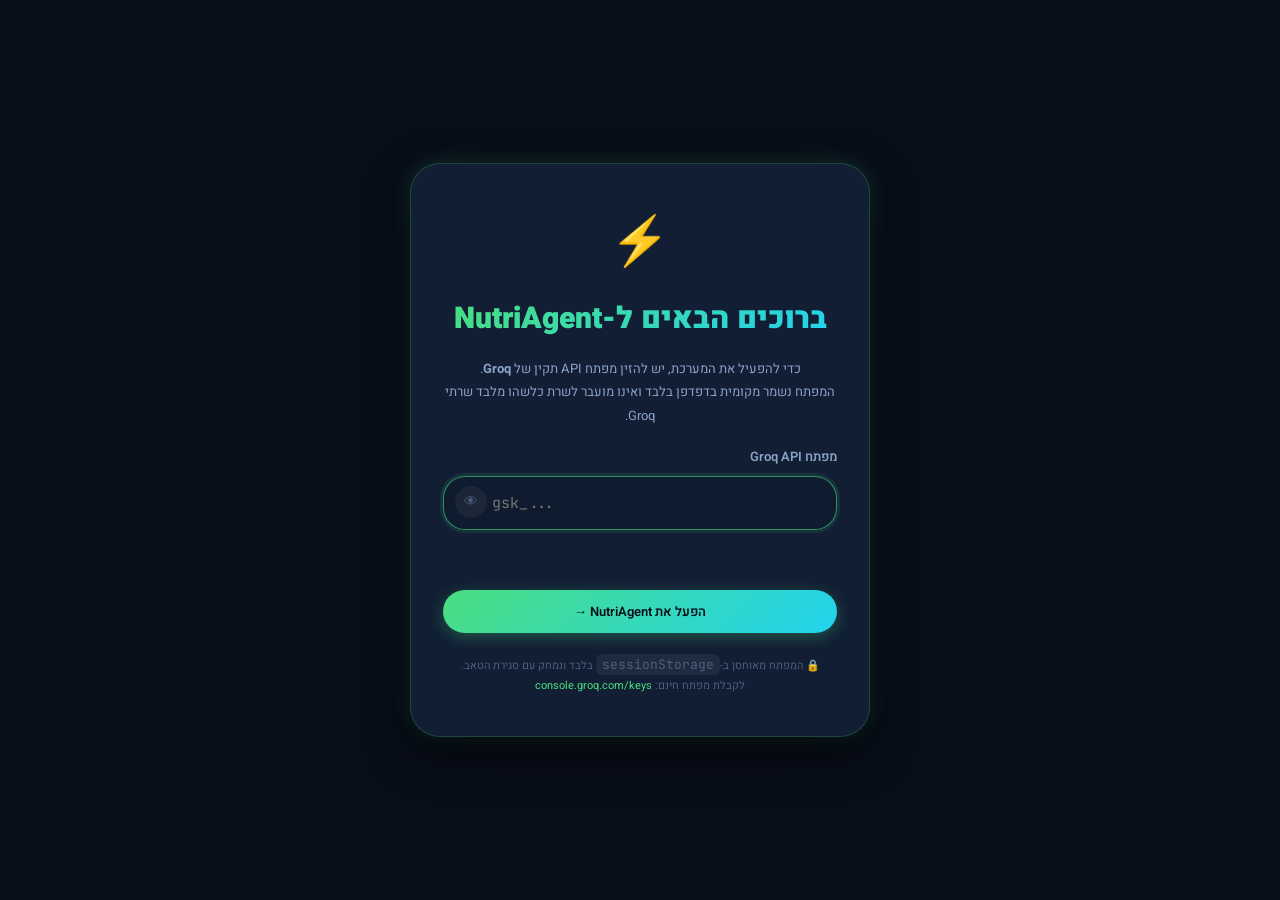
==== index.html @ d394e5d2 "Rename index-2.html → index.html for render.com static site deploy Co-Authored-By: Claude Sonnet 4.6" ====
<!DOCTYPE html>
<html lang="he" dir="rtl">
<head>
  <meta charset="UTF-8" />
  <meta name="viewport" content="width=device-width, initial-scale=1.0" />
  <meta name="description" content="NutriAgent – מערכת תמיכה קלינית חכמה לתזונאים ולמשתמשים פרטיים" />
  <meta name="theme-color" content="#0a1628" />
  <title>NutriAgent | מערכת תזונה חכמה</title>

  <!-- ================================================================
       GOOGLE FONTS — Chosen for clinical authority + Hebrew readability
       Heebo: Best-in-class RTL Hebrew display & body font
       DM Serif Display: Elegant Latin/numeral accent headlines
  ================================================================ -->
  <link rel="preconnect" href="https://fonts.googleapis.com" />
  <link rel="preconnect" href="https://fonts.gstatic.com" crossorigin />
  <link
    href="https://fonts.googleapis.com/css2?family=Heebo:wght@300;400;500;600;700;800;900&family=DM+Serif+Display:ital@0;1&family=JetBrains+Mono:wght@400;500&display=swap"
    rel="stylesheet"
  />

  <!-- Main stylesheet -->
  <link rel="stylesheet" href="style.css" />
</head>

<body>

  <!-- ================================================================
       AMBIENT BACKGROUND LAYER
       Subtle animated mesh gradient providing clinical-modern depth
  ================================================================ -->
  <div class="bg-ambient" aria-hidden="true">
    <div class="bg-orb bg-orb--1"></div>
    <div class="bg-orb bg-orb--2"></div>
    <div class="bg-orb bg-orb--3"></div>
    <div class="bg-noise"></div>
  </div>

  <!-- ================================================================
       ROOT APPLICATION WRAPPER
  ================================================================ -->
  <div id="app-root" class="app-root">

    <!-- ============================================================
         TOP NAVIGATION BAR
    ============================================================ -->
    <header class="topbar" role="banner">
      <div class="topbar__inner">

        <!-- Brand -->
        <div class="topbar__brand">
          <div class="brand-logo" aria-hidden="true">
            <span class="brand-logo__icon">
              <!-- Leaf/DNA icon inline SVG -->
              <svg width="28" height="28" viewBox="0 0 28 28" fill="none" xmlns="http://www.w3.org/2000/svg" aria-hidden="true">
                <path d="M14 2C14 2 6 8 6 16C6 20.418 9.582 24 14 24C18.418 24 22 20.418 22 16C22 8 14 2 14 2Z" fill="url(#leafGrad)" />
                <path d="M14 8V24" stroke="rgba(255,255,255,0.4)" stroke-width="1.5" stroke-linecap="round"/>
                <path d="M14 12C14 12 10 14 8 18" stroke="rgba(255,255,255,0.3)" stroke-width="1.2" stroke-linecap="round"/>
                <path d="M14 16C14 16 17 17.5 19 20" stroke="rgba(255,255,255,0.3)" stroke-width="1.2" stroke-linecap="round"/>
                <defs>
                  <linearGradient id="leafGrad" x1="14" y1="2" x2="14" y2="24" gradientUnits="userSpaceOnUse">
                    <stop offset="0%" stop-color="#4ade80"/>
                    <stop offset="100%" stop-color="#16a34a"/>
                  </linearGradient>
                </defs>
              </svg>
            </span>
            <span class="brand-logo__wordmark">
              <span class="brand-logo__nutri">Nutri</span><span class="brand-logo__agent">Agent</span>
            </span>
          </div>
          <div class="brand-tagline">מערכת תמיכה תזונתית קלינית</div>
        </div>

        <!-- Mode toggle: hidden — private mode only, buttons kept for JS compatibility -->
        <nav class="topbar__mode-toggle" role="tablist" aria-label="בחירת מצב שימוש" style="display:none" aria-hidden="true">
          <button class="mode-btn mode-btn--active" id="btn-mode-private" role="tab" aria-selected="true" aria-controls="panel-chat" data-mode="private" tabindex="-1">
            <span class="mode-btn__icon">👤</span><span class="mode-btn__label">משתמש פרטי</span>
          </button>
          <button class="mode-btn" id="btn-mode-clinical" role="tab" aria-selected="false" aria-controls="panel-chat" data-mode="clinical" tabindex="-1">
            <span class="mode-btn__icon">🩺</span><span class="mode-btn__label">תזונאי קליני</span>
          </button>
        </nav>

        <!-- Model selector -->
        <div class="topbar__model-select" title="בחר מודל Groq">
          <label for="model-selector" class="topbar__model-label">
            <span aria-hidden="true">⚡</span> מודל
          </label>
          <select id="model-selector" class="model-selector" aria-label="בחירת מודל AI">
            <option value="llama-3.3-70b-versatile" selected>Llama 3.3 70B ⭐</option>
            <option value="llama-3.1-8b-instant">Llama 3.1 8B ⚡</option>
            <option value="llama-3.3-70b-specdec">Llama 3.3 70B SpDec</option>
          </select>
        </div>

        <!-- Restart button -->
        <button
          id="btn-restart"
          class="topbar__restart-btn"
          aria-label="התחל שיחה חדשה"
          title="מחק והתחל מחדש"
        >↺ התחל מחדש</button>

        <!-- Theme toggle -->
        <button
          id="btn-theme-toggle"
          class="theme-toggle-btn"
          aria-label="עבור למצב בהיר"
          title="שנה מצב תצוגה"
        >🌙</button>

        <!-- Status indicators -->
        <div class="topbar__status" aria-live="polite" aria-atomic="true">
          <div class="status-dot status-dot--online" id="api-status-dot" title="חיבור API פעיל"></div>
          <span class="status-label" id="api-status-label">מחובר</span>
        </div>

      </div>
    </header>

    <!-- ============================================================
         MAIN CONTENT AREA — Three-panel layout
    ============================================================ -->
    <main class="main-layout" role="main">

      <!-- ----------------------------------------------------------
           LEFT SIDEBAR — Patient/User Profile Panel
      ---------------------------------------------------------- -->
      <aside class="sidebar sidebar--left" id="sidebar-profile" aria-label="פרופיל משתמש">
        <div class="sidebar__inner">

          <div class="sidebar__section">
            <h2 class="sidebar__title">
              <span class="sidebar__title-icon" aria-hidden="true">📋</span>
              פרופיל נאסף
            </h2>
            <!-- Profile data slots — populated by chatbot-ui.js -->
            <div class="profile-card" id="profile-card">
              <div class="profile-empty-state" id="profile-empty-state">
                <div class="profile-empty-state__icon" aria-hidden="true">🌱</div>
                <p class="profile-empty-state__text">הפרופיל יתמלא<br/>תוך כדי השיחה</p>
              </div>
              <!-- Dynamic profile fields rendered here -->
              <dl class="profile-fields" id="profile-fields" aria-label="שדות פרופיל תזונתי"></dl>
            </div>
          </div>

          <!-- BMI / BMR Metrics Block -->
          <div class="sidebar__section sidebar__section--metrics" id="metrics-block" aria-hidden="true">
            <h2 class="sidebar__title">
              <span class="sidebar__title-icon" aria-hidden="true">📊</span>
              מדדים פיזיולוגיים
            </h2>
            <div class="metrics-grid">
              <div class="metric-tile" id="metric-bmi">
                <div class="metric-tile__label">BMI</div>
                <div class="metric-tile__value" id="metric-bmi-value">—</div>
                <div class="metric-tile__badge" id="metric-bmi-badge"></div>
              </div>
              <div class="metric-tile" id="metric-calories">
                <div class="metric-tile__label">יעד קלורי יומי</div>
                <div class="metric-tile__value" id="metric-calories-value">—</div>
                <div class="metric-tile__unit">קק"ל</div>
              </div>
              <div class="metric-tile" id="metric-bmr">
                <div class="metric-tile__label">BMR בסיסי</div>
                <div class="metric-tile__value" id="metric-bmr-value">—</div>
                <div class="metric-tile__unit">קק"ל/יום</div>
              </div>
              <div class="metric-tile" id="metric-bmi-category">
                <div class="metric-tile__label">קטגוריה</div>
                <div class="metric-tile__value metric-tile__value--category" id="metric-category-value">—</div>
              </div>
            </div>
            <!-- Pediatric BMI Gauge -->
            <div class="bmi-gauge-container" id="bmi-gauge-container" aria-hidden="true">
              <div class="bmi-gauge__track">
                <div class="bmi-gauge__fill bmi-gauge__fill--underweight"></div>
                <div class="bmi-gauge__fill bmi-gauge__fill--normal"></div>
                <div class="bmi-gauge__fill bmi-gauge__fill--overweight"></div>
                <div class="bmi-gauge__fill bmi-gauge__fill--obese"></div>
              </div>
              <div class="bmi-gauge__needle" id="bmi-gauge-needle" aria-hidden="true"></div>
              <div class="bmi-gauge__labels">
                <span>תת משקל</span>
                <span>תקין</span>
                <span>עודף</span>
                <span>השמנה</span>
              </div>
            </div>
          </div>

          <!-- Dietary Tags Cloud -->
          <div class="sidebar__section" id="dietary-tags-section" aria-hidden="true">
            <h2 class="sidebar__title">
              <span class="sidebar__title-icon" aria-hidden="true">🏷️</span>
              אילוצים תזונתיים
            </h2>
            <div class="tags-cloud" id="dietary-tags-cloud" aria-label="תגי אילוצים תזונתיים"></div>
          </div>

          <!-- Clinical audit note (visible only in clinical mode) -->
          <div class="sidebar__section sidebar__section--clinical" id="clinical-audit-section" aria-hidden="true">
            <h2 class="sidebar__title">
              <span class="sidebar__title-icon" aria-hidden="true">🔬</span>
              יומן קליני
            </h2>
            <div class="clinical-log" id="clinical-log">
              <p class="clinical-log__empty">היומן יתמלא לאחר יצירת תוכנית הארוחות.</p>
            </div>
          </div>

        </div>
      </aside>

      <!-- ----------------------------------------------------------
           CENTER PANEL — Chat Interface
      ---------------------------------------------------------- -->
      <section
        class="chat-panel"
        id="panel-chat"
        role="tabpanel"
        aria-labelledby="btn-mode-private"
      >

        <!-- Chat messages scroll area -->
        <div
          class="chat-messages"
          id="chat-messages"
          role="log"
          aria-live="polite"
          aria-relevant="additions"
          aria-label="הודעות שיחה"
        >
          <!-- Dynamic message bubbles rendered here by chatbot-ui.js -->

          <!-- Initial loader shown until FSM boots -->
          <div class="chat-boot-loader" id="chat-boot-loader" aria-live="assertive">
            <div class="boot-spinner" aria-hidden="true">
              <div class="boot-spinner__ring"></div>
              <div class="boot-spinner__leaf" aria-hidden="true">🌿</div>
            </div>
            <p class="boot-text">מאתחל את NutriAgent…</p>
          </div>

        </div>

        <!-- --------------------------------------------------------
             MEAL PLAN DASHBOARD — Hidden until plan is generated
        -------------------------------------------------------- -->
        <div
          class="meal-dashboard"
          id="meal-dashboard"
          aria-label="לוח תכנית ארוחות יומית"
          aria-hidden="true"
          role="region"
        >
          <!-- Dashboard Header -->
          <div class="meal-dashboard__header">
            <div class="meal-dashboard__title-group">
              <h2 class="meal-dashboard__title">תכנית ארוחות יומית</h2>
              <p class="meal-dashboard__subtitle" id="meal-plan-date"></p>
            </div>
            <div class="meal-dashboard__totals" id="meal-dashboard-totals" aria-label="סיכום קלורי">
              <div class="total-badge">
                <span class="total-badge__label">סה"כ קלוריות</span>
                <span class="total-badge__value" id="total-calories-display">—</span>
              </div>
            </div>
            <button
              class="btn btn--secondary btn--sm"
              id="btn-print-plan"
              aria-label="הדפסת תוכנית ארוחות"
              title="הדפס / שמור PDF"
            >
              <span aria-hidden="true">🖨️</span> הדפסה
            </button>
          </div>

          <!-- Calorie Calculation Clinical Breakdown -->
          <div class="calorie-breakdown-strip" id="calorie-breakdown-strip" aria-label="פירוט חישוב קלורי">
            <p class="calorie-breakdown-strip__text" id="calorie-breakdown-text"></p>
          </div>

          <!-- Macro Distribution Bar -->
          <div class="macro-bar-container" id="macro-bar-container" aria-label="התפלגות מאקרו-נוטריאנטים" aria-hidden="true">
            <div class="macro-bar" id="macro-bar">
              <div class="macro-bar__segment macro-bar__segment--protein" id="macro-seg-protein" style="width:0%">
                <span class="macro-bar__label">חלבון</span>
              </div>
              <div class="macro-bar__segment macro-bar__segment--carbs" id="macro-seg-carbs" style="width:0%">
                <span class="macro-bar__label">פחמימות</span>
              </div>
              <div class="macro-bar__segment macro-bar__segment--fat" id="macro-seg-fat" style="width:0%">
                <span class="macro-bar__label">שומן</span>
              </div>
            </div>
          </div>

          <!-- 6-Meal Grid -->
          <div class="meals-grid" id="meals-grid" aria-label="רשת ארוחות יומית">

            <!-- BREAKFAST -->
            <article class="meal-card" id="meal-card-breakfast" data-meal="breakfast" aria-label="ארוחת בוקר">
              <div class="meal-card__header">
                <div class="meal-card__time-badge">
                  <span class="meal-card__emoji" aria-hidden="true">🌅</span>
                  <span class="meal-card__time">07:00</span>
                </div>
                <h3 class="meal-card__meal-name">ארוחת בוקר</h3>
                <div class="meal-card__calories">
                  <span class="meal-card__cal-value" id="cal-breakfast">—</span>
                  <span class="meal-card__cal-unit">קק"ל</span>
                </div>
              </div>
              <div class="meal-card__body">
                <p class="meal-card__item-name" id="meal-name-breakfast">—</p>
                <p class="meal-card__description" id="meal-desc-breakfast"></p>
              </div>
              <div class="meal-card__footer">
                <div class="meal-card__cluster-tag" id="cluster-breakfast" aria-label="אשכול תזונתי"></div>
                <button
                  class="btn btn--swap"
                  data-meal="breakfast"
                  aria-label="החלפת ארוחת בוקר"
                  title="🔄 שנה ארוחה"
                >
                  🔄 שנה ארוחה
                </button>
              </div>
            </article>

            <!-- MORNING SNACK -->
            <article class="meal-card meal-card--snack" id="meal-card-morning_snack" data-meal="morning_snack" aria-label="חטיף בוקר">
              <div class="meal-card__header">
                <div class="meal-card__time-badge">
                  <span class="meal-card__emoji" aria-hidden="true">🍎</span>
                  <span class="meal-card__time">10:00</span>
                </div>
                <h3 class="meal-card__meal-name">חטיף בוקר</h3>
                <div class="meal-card__calories">
                  <span class="meal-card__cal-value" id="cal-morning_snack">—</span>
                  <span class="meal-card__cal-unit">קק"ל</span>
                </div>
              </div>
              <div class="meal-card__body">
                <p class="meal-card__item-name" id="meal-name-morning_snack">—</p>
                <p class="meal-card__description" id="meal-desc-morning_snack"></p>
              </div>
              <div class="meal-card__footer">
                <div class="meal-card__cluster-tag" id="cluster-morning_snack"></div>
                <button
                  class="btn btn--swap"
                  data-meal="morning_snack"
                  aria-label="החלפת חטיף בוקר"
                >
                  🔄 שנה ארוחה
                </button>
              </div>
            </article>

            <!-- LUNCH -->
            <article class="meal-card meal-card--main" id="meal-card-lunch" data-meal="lunch" aria-label="ארוחת צהריים">
              <div class="meal-card__header">
                <div class="meal-card__time-badge">
                  <span class="meal-card__emoji" aria-hidden="true">🍽️</span>
                  <span class="meal-card__time">13:00</span>
                </div>
                <h3 class="meal-card__meal-name">ארוחת צהריים</h3>
                <div class="meal-card__calories">
                  <span class="meal-card__cal-value" id="cal-lunch">—</span>
                  <span class="meal-card__cal-unit">קק"ל</span>
                </div>
              </div>
              <div class="meal-card__body">
                <p class="meal-card__item-name" id="meal-name-lunch">—</p>
                <p class="meal-card__description" id="meal-desc-lunch"></p>
              </div>
              <div class="meal-card__footer">
                <div class="meal-card__cluster-tag" id="cluster-lunch"></div>
                <button
                  class="btn btn--swap"
                  data-meal="lunch"
                  aria-label="החלפת ארוחת צהריים"
                >
                  🔄 שנה ארוחה
                </button>
              </div>
            </article>

            <!-- AFTERNOON SNACK -->
            <article class="meal-card meal-card--snack" id="meal-card-afternoon_snack" data-meal="afternoon_snack" aria-label="חטיף אחר הצהריים">
              <div class="meal-card__header">
                <div class="meal-card__time-badge">
                  <span class="meal-card__emoji" aria-hidden="true">🫐</span>
                  <span class="meal-card__time">16:00</span>
                </div>
                <h3 class="meal-card__meal-name">חטיף אחה"צ</h3>
                <div class="meal-card__calories">
                  <span class="meal-card__cal-value" id="cal-afternoon_snack">—</span>
                  <span class="meal-card__cal-unit">קק"ל</span>
                </div>
              </div>
              <div class="meal-card__body">
                <p class="meal-card__item-name" id="meal-name-afternoon_snack">—</p>
                <p class="meal-card__description" id="meal-desc-afternoon_snack"></p>
              </div>
              <div class="meal-card__footer">
                <div class="meal-card__cluster-tag" id="cluster-afternoon_snack"></div>
                <button
                  class="btn btn--swap"
                  data-meal="afternoon_snack"
                  aria-label="החלפת חטיף אחר הצהריים"
                >
                  🔄 שנה ארוחה
                </button>
              </div>
            </article>

            <!-- DINNER -->
            <article class="meal-card meal-card--main" id="meal-card-dinner" data-meal="dinner" aria-label="ארוחת ערב">
              <div class="meal-card__header">
                <div class="meal-card__time-badge">
                  <span class="meal-card__emoji" aria-hidden="true">🌙</span>
                  <span class="meal-card__time">19:00</span>
                </div>
                <h3 class="meal-card__meal-name">ארוחת ערב</h3>
                <div class="meal-card__calories">
                  <span class="meal-card__cal-value" id="cal-dinner">—</span>
                  <span class="meal-card__cal-unit">קק"ל</span>
                </div>
              </div>
              <div class="meal-card__body">
                <p class="meal-card__item-name" id="meal-name-dinner">—</p>
                <p class="meal-card__description" id="meal-desc-dinner"></p>
              </div>
              <div class="meal-card__footer">
                <div class="meal-card__cluster-tag" id="cluster-dinner"></div>
                <button
                  class="btn btn--swap"
                  data-meal="dinner"
                  aria-label="החלפת ארוחת ערב"
                >
                  🔄 שנה ארוחה
                </button>
              </div>
            </article>

            <!-- EVENING SNACK -->
            <article class="meal-card meal-card--snack" id="meal-card-evening_snack" data-meal="evening_snack" aria-label="חטיף לילה">
              <div class="meal-card__header">
                <div class="meal-card__time-badge">
                  <span class="meal-card__emoji" aria-hidden="true">🌛</span>
                  <span class="meal-card__time">21:30</span>
                </div>
                <h3 class="meal-card__meal-name">חטיף לילה</h3>
                <div class="meal-card__calories">
                  <span class="meal-card__cal-value" id="cal-evening_snack">—</span>
                  <span class="meal-card__cal-unit">קק"ל</span>
                </div>
              </div>
              <div class="meal-card__body">
                <p class="meal-card__item-name" id="meal-name-evening_snack">—</p>
                <p class="meal-card__description" id="meal-desc-evening_snack"></p>
              </div>
              <div class="meal-card__footer">
                <div class="meal-card__cluster-tag" id="cluster-evening_snack"></div>
                <button
                  class="btn btn--swap"
                  data-meal="evening_snack"
                  aria-label="החלפת חטיף לילה"
                >
                  🔄 שנה ארוחה
                </button>
              </div>
            </article>

          </div><!-- /meals-grid -->

          <!-- AI Summary Banner -->
          <div class="plan-summary-banner" id="plan-summary-banner" aria-label="סיכום תוכנית תזונה" aria-hidden="true">
            <div class="plan-summary-banner__icon" aria-hidden="true">✨</div>
            <p class="plan-summary-banner__text" id="plan-summary-text"></p>
          </div>

          <!-- DBSCAN Compliance Badge -->
          <div class="compliance-badge" id="compliance-badge" aria-label="אישור עמידה בסטנדרטים" aria-hidden="true">
            <span class="compliance-badge__icon" aria-hidden="true">✅</span>
            <span class="compliance-badge__text">אומת: אפס פריטי DBSCAN-1 | עמידה מלאה באילוצים התזונתיים</span>
          </div>

          <!-- Follow-up Q&A Section — shown after plan generation -->
          <div class="followup-chat-section" id="followup-chat-section" aria-hidden="true" aria-label="שאלות ומענה על התוכנית">
            <div class="followup-chat-section__header">
              <span aria-hidden="true">💬</span>
              <span>שאלות על התוכנית</span>
            </div>
            <div
              class="followup-messages"
              id="followup-messages"
              role="log"
              aria-live="polite"
              aria-relevant="additions"
            ></div>
          </div>

        </div><!-- /meal-dashboard -->

        <!-- --------------------------------------------------------
             CHAT INPUT AREA
        -------------------------------------------------------- -->
        <div class="chat-input-area" id="chat-input-area" role="form" aria-label="אזור הקלדת הודעה">

          <!-- Typing indicator (shown while AI is processing) -->
          <div class="typing-indicator" id="typing-indicator" aria-hidden="true" aria-live="polite">
            <div class="typing-indicator__avatar" aria-hidden="true">🌿</div>
            <div class="typing-indicator__dots" aria-label="NutriAgent מקליד...">
              <span></span><span></span><span></span>
            </div>
            <span class="typing-indicator__label">NutriAgent מעבד…</span>
          </div>

          <!-- Quick-reply suggestion chips -->
          <div class="quick-chips" id="quick-chips" role="group" aria-label="תגובות מהירות מוצעות" aria-hidden="true">
            <!-- Populated dynamically by chatbot-ui.js -->
          </div>

          <!-- Main input row -->
          <div class="input-row">
            <div class="input-wrapper">
              <textarea
                id="user-input"
                class="chat-input"
                rows="1"
                placeholder="הקלד הודעה בעברית…"
                aria-label="שדה הקלדת הודעה בעברית"
                aria-multiline="true"
                autocomplete="off"
                autocorrect="off"
                spellcheck="false"
                dir="rtl"
                maxlength="1000"
              ></textarea>
              <div class="input-char-counter" id="input-char-counter" aria-hidden="true">
                <span id="char-count">0</span>/1000
              </div>
            </div>
            <button
              class="btn btn--send"
              id="btn-send"
              aria-label="שלח הודעה"
              title="שלח (Enter)"
              disabled
            >
              <svg width="20" height="20" viewBox="0 0 20 20" fill="none" xmlns="http://www.w3.org/2000/svg" aria-hidden="true">
                <path d="M18 2L9 11M18 2L12 18L9 11M18 2L2 8L9 11" stroke="currentColor" stroke-width="2" stroke-linecap="round" stroke-linejoin="round"/>
              </svg>
            </button>
          </div>

          <!-- Disclaimer strip -->
          <p class="input-disclaimer">
            ⚕️ NutriAgent הוא כלי תמיכה בלבד ואינו מהווה תחליף לייעוץ תזונאי מוסמך.
          </p>

        </div><!-- /chat-input-area -->

      </section><!-- /chat-panel -->

      <!-- ----------------------------------------------------------
           RIGHT SIDEBAR — Nutritional Intelligence Panel
      ---------------------------------------------------------- -->
      <aside class="sidebar sidebar--right" id="sidebar-intel" aria-label="מידע תזונתי נוסף">
        <div class="sidebar__inner">

          <!-- K-Means Cluster Legend -->
          <div class="sidebar__section">
            <h2 class="sidebar__title">
              <span class="sidebar__title-icon" aria-hidden="true">🧬</span>
              אשכולות מזון (K-Means)
            </h2>
            <div class="cluster-legend">
              <div class="cluster-legend__item cluster-legend__item--0" data-cluster="0" role="button" tabindex="0" title="לחץ לצפייה בכל מזונות האשכול">
                <div class="cluster-legend__dot"></div>
                <div class="cluster-legend__info">
                  <strong>אשכול 0</strong>
                  <span>נפח / הידרציה / צפיפות נמוכה</span>
                  <small>עלים ירוקים, פירות טריים, מרקים</small>
                </div>
                <span class="cluster-legend__expand-hint" aria-hidden="true">📋</span>
              </div>
              <div class="cluster-legend__item cluster-legend__item--1" data-cluster="1" role="button" tabindex="0" title="לחץ לצפייה בכל מזונות האשכול">
                <div class="cluster-legend__dot"></div>
                <div class="cluster-legend__info">
                  <strong>אשכול 1</strong>
                  <span>חלבון רזה</span>
                  <small>חזה עוף, טונה, פילה קוד, חלבוני ביצה</small>
                </div>
                <span class="cluster-legend__expand-hint" aria-hidden="true">📋</span>
              </div>
              <div class="cluster-legend__item cluster-legend__item--2" data-cluster="2" role="button" tabindex="0" title="לחץ לצפייה בכל מזונות האשכול">
                <div class="cluster-legend__dot"></div>
                <div class="cluster-legend__info">
                  <strong>אשכול 2</strong>
                  <span>שומנים בריאים / אנרגיה צפופה</span>
                  <small>שמן זית, אגוזים, טחינה, אבוקדו</small>
                </div>
                <span class="cluster-legend__expand-hint" aria-hidden="true">📋</span>
              </div>
              <div class="cluster-legend__item cluster-legend__item--3" data-cluster="3" role="button" tabindex="0" title="לחץ לצפייה בכל מזונות האשכול">
                <div class="cluster-legend__dot"></div>
                <div class="cluster-legend__info">
                  <strong>אשכול 3</strong>
                  <span>פחמימות מורכבות</span>
                  <small>אורז מלא, קינואה, שיבולת שועל, לחם כוסמין</small>
                </div>
                <span class="cluster-legend__expand-hint" aria-hidden="true">📋</span>
              </div>
            </div>
          </div>

          <!-- DBSCAN Guardrail Status -->
          <div class="sidebar__section">
            <h2 class="sidebar__title">
              <span class="sidebar__title-icon" aria-hidden="true">🛡️</span>
              מגן DBSCAN
            </h2>
            <div class="dbscan-status-card" id="dbscan-status-card">
              <div class="dbscan-status-card__header">
                <span class="dbscan-status-card__badge dbscan-status-card__badge--idle" id="dbscan-badge">
                  ממתין לסריקה
                </span>
              </div>
              <p class="dbscan-status-card__desc">
                פריטים המסווגים כ-DBSCAN -1 (חריגים/רעש) חסומים אוטומטית ממשתמשים פרטיים ללא אישור קליני.
              </p>
              <div class="dbscan-outlier-count" id="dbscan-outlier-count" aria-hidden="true">
                <span>חריגים זוהו:</span>
                <strong id="dbscan-count-val">—</strong>
              </div>
            </div>
          </div>

          <!-- Swap History Log -->
          <div class="sidebar__section" id="swap-history-section">
            <h2 class="sidebar__title">
              <span class="sidebar__title-icon" aria-hidden="true">🔄</span>
              היסטוריית החלפות
            </h2>
            <ul class="swap-history-list" id="swap-history-list" aria-label="רשימת החלפות ארוחות" aria-live="polite">
              <li class="swap-history-list__empty" id="swap-history-empty">
                עדיין לא בוצעו החלפות.
              </li>
            </ul>
          </div>

          <!-- Progress / FSM Stage indicator -->
          <div class="sidebar__section">
            <h2 class="sidebar__title">
              <span class="sidebar__title-icon" aria-hidden="true">🗺️</span>
              שלב נוכחי
            </h2>
            <ol class="fsm-stage-list" id="fsm-stage-list" aria-label="מצב אסיף הנתונים">
              <li class="fsm-stage fsm-stage--active" data-stage="greeting">ברכה ראשונית</li>
              <li class="fsm-stage" data-stage="age">גיל</li>
              <li class="fsm-stage" data-stage="gender">מין</li>
              <li class="fsm-stage" data-stage="weight">משקל</li>
              <li class="fsm-stage" data-stage="height">גובה</li>
              <li class="fsm-stage" data-stage="activity">רמת פעילות</li>
              <li class="fsm-stage" data-stage="allergies">אלרגיות</li>
              <li class="fsm-stage" data-stage="dislikes">דחיות</li>
              <li class="fsm-stage" data-stage="restrictions">הגבלות</li>
              <li class="fsm-stage" data-stage="summary">סיכום ועריכה</li>
              <li class="fsm-stage" data-stage="meal_plan">תוכנית ארוחות</li>
              <li class="fsm-stage" data-stage="followup">שאלות המשך</li>
            </ol>
          </div>

        </div>
      </aside><!-- /sidebar-right -->

    </main><!-- /main-layout -->

    <!-- ============================================================
         GLOBAL MODAL — Used for edit field dialogs & confirmations
    ============================================================ -->
    <div
      class="modal-overlay"
      id="modal-overlay"
      role="dialog"
      aria-modal="true"
      aria-labelledby="modal-title"
      aria-hidden="true"
    >
      <div class="modal" id="modal">
        <button class="modal__close" id="modal-close" aria-label="סגור חלון">✕</button>
        <h2 class="modal__title" id="modal-title">עריכת שדה</h2>
        <div class="modal__body" id="modal-body">
          <!-- Dynamic content injected by chatbot-ui.js -->
        </div>
        <div class="modal__footer">
          <button class="btn btn--primary" id="modal-confirm">אישור</button>
          <button class="btn btn--ghost" id="modal-cancel">ביטול</button>
        </div>
      </div>
    </div>

    <!-- ============================================================
         TOAST NOTIFICATION CONTAINER
    ============================================================ -->
    <div
      class="toast-container"
      id="toast-container"
      role="status"
      aria-live="polite"
      aria-atomic="false"
      aria-label="התראות מערכת"
    ></div>

    <!-- ============================================================
         API KEY SETUP OVERLAY — Shown on first launch if no key found
    ============================================================ -->
    <div
      class="api-key-overlay"
      id="api-key-overlay"
      role="dialog"
      aria-modal="true"
      aria-labelledby="api-key-overlay-title"
      aria-hidden="true"
    >
      <div class="api-key-card">
        <div class="api-key-card__logo" aria-hidden="true">⚡</div>
        <h1 class="api-key-card__title" id="api-key-overlay-title">ברוכים הבאים ל-NutriAgent</h1>
        <p class="api-key-card__desc">
          כדי להפעיל את המערכת, יש להזין מפתח API תקין של <strong>Groq</strong>.<br/>
          המפתח נשמר מקומית בדפדפן בלבד ואינו מועבר לשרת כלשהו מלבד שרתי Groq.
        </p>
        <div class="api-key-card__input-group">
          <label for="api-key-input" class="api-key-card__label">מפתח Groq API</label>
          <input
            type="password"
            id="api-key-input"
            class="api-key-card__input"
            placeholder="gsk_..."
            autocomplete="off"
            spellcheck="false"
            dir="ltr"
            aria-required="true"
          />
          <button class="api-key-card__toggle" id="api-key-toggle" aria-label="הצג/הסתר מפתח" type="button">👁</button>
        </div>
        <div class="api-key-card__error" id="api-key-error" aria-live="assertive" role="alert"></div>
        <button class="btn btn--primary btn--full" id="api-key-confirm">
          הפעל את NutriAgent →
        </button>
        <p class="api-key-card__note">
          🔒 המפתח מאוחסן ב-<code>sessionStorage</code> בלבד ונמחק עם סגירת הטאב.<br/>
          לקבלת מפתח חינם: <a href="https://console.groq.com/keys" target="_blank" rel="noopener" style="color:var(--color-accent-primary)">console.groq.com/keys</a>
        </p>
      </div>
    </div>

  </div><!-- /app-root -->

  <!-- ================================================================
       SCRIPTS — Loaded in dependency order
       All modules use ES6 patterns; deferred to after DOM parse
  ================================================================ -->
  <script src="nutrilogger.js"></script>
  <script src="groqclient.js" defer></script>
  <script src="chatbot.js" defer></script>
  <script src="chatbot-ui.js" defer></script>

</body>
</html>
---- style.css ----
/* ================================================================
   NUTRIAGENT — MASTER STYLESHEET
   Clinical-Modern Dark Theme | RTL Hebrew | Production Grade
   
   Table of Contents:
   01. CSS Custom Properties (Design Tokens)
   02. Reset & Base
   03. Typography
   04. Ambient Background
   05. App Root & Layout
   06. Top Navigation Bar
   07. Mode Toggle
   08. Sidebar (Left & Right)
   09. Profile Card & Fields
   10. Metrics Grid & BMI Gauge
   11. Tags Cloud & Dietary Tags
   12. Cluster Legend
   13. DBSCAN Status Card
   14. FSM Stage List
   15. Chat Panel
   16. Chat Messages & Bubbles
   17. Typing Indicator
   18. Quick Chips
   19. Chat Input Area
   20. Meal Dashboard
   21. Meal Cards
   22. Macro Bar
   23. Plan Summary Banner
   24. Compliance Badge
   25. Swap History
   26. Modal
   27. Toast Notifications
   28. API Key Overlay
   29. Buttons
   30. Scrollbars
   31. Animations & Keyframes
   32. Responsive / Media Queries
================================================================ */


/* ================================================================
   01. CSS CUSTOM PROPERTIES — Design Tokens
================================================================ */
:root {
  /* --- Color Palette --- */
  --color-bg-base:        #080e1a;
  --color-bg-surface:     #0d1525;
  --color-bg-elevated:    #111e33;
  --color-bg-card:        #142038;
  --color-bg-card-hover:  #1a2b47;
  --color-bg-input:       #0f1b2e;
  --color-bg-overlay:     rgba(8, 14, 26, 0.85);

  --color-border:         rgba(255, 255, 255, 0.07);
  --color-border-active:  rgba(74, 222, 128, 0.35);
  --color-border-focus:   rgba(74, 222, 128, 0.6);

  /* --- Brand / Accent --- */
  --color-accent-primary:   #4ade80;   /* emerald green */
  --color-accent-secondary: #22d3ee;   /* cyan */
  --color-accent-warm:      #fb923c;   /* orange — warnings */
  --color-accent-danger:    #f87171;   /* red — alerts */
  --color-accent-purple:    #a78bfa;   /* purple — clinical */
  --color-accent-gold:      #fbbf24;   /* gold — highlights */

  /* --- Text --- */
  --color-text-primary:   #e8f0fe;
  --color-text-secondary: #8ba3c7;
  --color-text-muted:     #4a6080;
  --color-text-inverse:   #080e1a;
  --color-text-accent:    #4ade80;

  /* --- Cluster Colors --- */
  --cluster-0: #22d3ee;   /* hydration/volume — cyan */
  --cluster-1: #4ade80;   /* lean protein — green */
  --cluster-2: #fbbf24;   /* healthy fats — gold */
  --cluster-3: #c084fc;   /* complex carbs — purple */

  /* --- BMI Category Colors --- */
  --bmi-underweight: #60a5fa;
  --bmi-normal:      #4ade80;
  --bmi-overweight:  #fbbf24;
  --bmi-obese:       #f87171;

  /* --- Spacing Scale --- */
  --space-1:  4px;
  --space-2:  8px;
  --space-3:  12px;
  --space-4:  16px;
  --space-5:  20px;
  --space-6:  24px;
  --space-8:  32px;
  --space-10: 40px;
  --space-12: 48px;
  --space-16: 64px;

  /* --- Border Radius --- */
  --radius-sm:   6px;
  --radius-md:   10px;
  --radius-lg:   16px;
  --radius-xl:   22px;
  --radius-2xl:  30px;
  --radius-full: 9999px;

  /* --- Shadows --- */
  --shadow-sm:  0 1px 3px rgba(0,0,0,0.4);
  --shadow-md:  0 4px 16px rgba(0,0,0,0.5);
  --shadow-lg:  0 8px 32px rgba(0,0,0,0.6);
  --shadow-xl:  0 16px 48px rgba(0,0,0,0.7);
  --shadow-glow-green:  0 0 20px rgba(74, 222, 128, 0.2);
  --shadow-glow-cyan:   0 0 20px rgba(34, 211, 238, 0.2);
  --shadow-glow-gold:   0 0 20px rgba(251, 191, 36, 0.2);

  /* --- Typography --- */
  --font-primary: 'Heebo', sans-serif;
  --font-display: 'DM Serif Display', serif;
  --font-mono:    'JetBrains Mono', monospace;

  --text-xs:   11px;
  --text-sm:   13px;
  --text-base: 15px;
  --text-md:   17px;
  --text-lg:   20px;
  --text-xl:   24px;
  --text-2xl:  30px;
  --text-3xl:  38px;

  --leading-tight:  1.2;
  --leading-normal: 1.6;
  --leading-loose:  1.8;

  /* --- Layout --- */
  --topbar-height:       64px;
  --sidebar-width-left:  260px;
  --sidebar-width-right: 240px;
  --chat-max-width:      720px;

  /* --- Transitions --- */
  --transition-fast:   150ms cubic-bezier(0.4, 0, 0.2, 1);
  --transition-normal: 250ms cubic-bezier(0.4, 0, 0.2, 1);
  --transition-slow:   400ms cubic-bezier(0.4, 0, 0.2, 1);
  --transition-spring: 350ms cubic-bezier(0.34, 1.56, 0.64, 1);
}


/* ================================================================
   01b. LIGHT THEME — CSS VARIABLE OVERRIDES
   Activated via: <html data-theme="light">
================================================================ */
:root[data-theme="light"] {
  /* Backgrounds */
  --color-bg-base:        #eef2f7;
  --color-bg-surface:     #ffffff;
  --color-bg-elevated:    #f5f8fc;
  --color-bg-card:        #ffffff;
  --color-bg-card-hover:  #f0f4f9;
  --color-bg-input:       #ffffff;
  --color-bg-overlay:     rgba(238, 242, 247, 0.96);

  /* Borders */
  --color-border:         rgba(26, 39, 68, 0.1);
  --color-border-active:  rgba(22, 163, 74, 0.45);
  --color-border-focus:   rgba(22, 163, 74, 0.65);

  /* Accents — darker shades for contrast on white */
  --color-accent-primary:   #16a34a;
  --color-accent-secondary: #0891b2;
  --color-accent-warm:      #ea580c;
  --color-accent-danger:    #dc2626;
  --color-accent-purple:    #7c3aed;
  --color-accent-gold:      #d97706;

  /* Text */
  --color-text-primary:   #1a2744;
  --color-text-secondary: #3d5375;
  --color-text-muted:     #7a93b4;
  --color-text-inverse:   #ffffff;
  --color-text-accent:    #16a34a;

  /* Cluster colors — saturated for light bg */
  --cluster-0: #0891b2;
  --cluster-1: #16a34a;
  --cluster-2: #d97706;
  --cluster-3: #7c3aed;

  /* Shadows — softer for light */
  --shadow-sm:         0 1px 3px rgba(26,39,68,0.08);
  --shadow-md:         0 4px 16px rgba(26,39,68,0.1);
  --shadow-lg:         0 8px 32px rgba(26,39,68,0.14);
  --shadow-xl:         0 16px 48px rgba(26,39,68,0.18);
  --shadow-glow-green: 0 0 16px rgba(22,163,74,0.18);
  --shadow-glow-cyan:  0 0 16px rgba(8,145,178,0.18);
  --shadow-glow-gold:  0 0 16px rgba(217,119,6,0.18);
}

/* Ambient background orbs — hidden in light mode */
:root[data-theme="light"] .bg-ambient { display: none; }

/* Body background */
:root[data-theme="light"] body { background: var(--color-bg-base); }

/* ── Topbar ─────────────────────────────────────────────── */
:root[data-theme="light"] .topbar {
  background: rgba(255,255,255,0.95);
  border-bottom-color: rgba(26,39,68,0.1);
  box-shadow: 0 1px 8px rgba(26,39,68,0.08);
}
:root[data-theme="light"] .brand-tagline { color: var(--color-text-muted); }

/* ── Sidebars ───────────────────────────────────────────── */
:root[data-theme="light"] .sidebar {
  background: rgba(255,255,255,0.9);
  border-color: rgba(26,39,68,0.08);
}
:root[data-theme="light"] .sidebar__inner { background: transparent; }
:root[data-theme="light"] .sidebar__title { color: var(--color-text-primary); }

/* Profile card */
:root[data-theme="light"] .profile-card {
  background: rgba(26,39,68,0.03);
  border-color: rgba(26,39,68,0.08);
}
:root[data-theme="light"] .profile-field {
  background: transparent;
  border-color: rgba(26,39,68,0.06);
}
:root[data-theme="light"] .profile-field dt { color: var(--color-text-muted); }
:root[data-theme="light"] .profile-field dd { color: var(--color-text-primary); }
:root[data-theme="light"] .profile-empty-state__text { color: var(--color-text-muted); }

/* Metric tiles */
:root[data-theme="light"] .metric-tile {
  background: rgba(26,39,68,0.04);
  border-color: rgba(26,39,68,0.08);
}
:root[data-theme="light"] .metric-tile__label { color: var(--color-text-muted); }
:root[data-theme="light"] .metric-tile__value { color: var(--color-text-primary); }
:root[data-theme="light"] .metric-tile__unit  { color: var(--color-text-muted); }

/* ── Chat panel ─────────────────────────────────────────── */
:root[data-theme="light"] .chat-panel {
  background: rgba(238,242,247,0.7);
}

/* Agent message bubble */
:root[data-theme="light"] .message--agent .message__bubble {
  background: rgba(255,255,255,0.95);
  border-color: rgba(26,39,68,0.1);
  color: var(--color-text-primary);
}
/* User message bubble */
:root[data-theme="light"] .message--user .message__bubble {
  background: rgba(22,163,74,0.1);
  border-color: rgba(22,163,74,0.25);
  color: var(--color-text-primary);
}
:root[data-theme="light"] .message__time { color: var(--color-text-muted); }

/* Warning / error bubbles */
:root[data-theme="light"] .message--warning .message__bubble {
  background: rgba(234,88,12,0.07);
  border-color: rgba(234,88,12,0.2);
}
:root[data-theme="light"] .message--error .message__bubble {
  background: rgba(220,38,38,0.07);
  border-color: rgba(220,38,38,0.2);
}

/* ── Chat input area ────────────────────────────────────── */
:root[data-theme="light"] .chat-input-area {
  background: rgba(255,255,255,0.9);
  border-top-color: rgba(26,39,68,0.1);
}
:root[data-theme="light"] .chat-input {
  background: rgba(26,39,68,0.04);
  border-color: rgba(26,39,68,0.12);
  color: var(--color-text-primary);
}
:root[data-theme="light"] .chat-input::placeholder { color: var(--color-text-muted); }
:root[data-theme="light"] .chat-input:focus {
  background: #ffffff;
  border-color: var(--color-border-focus);
}
:root[data-theme="light"] .input-disclaimer { color: var(--color-text-muted); }
:root[data-theme="light"] .input-char-counter { color: var(--color-text-muted); }

/* Quick chips */
:root[data-theme="light"] .quick-chip {
  background: rgba(22,163,74,0.08);
  border-color: rgba(22,163,74,0.25);
  color: #16a34a;
}
:root[data-theme="light"] .quick-chip:hover {
  background: rgba(22,163,74,0.15);
  border-color: rgba(22,163,74,0.4);
}

/* Typing indicator */
:root[data-theme="light"] .typing-indicator {
  background: rgba(255,255,255,0.9);
  border-color: rgba(26,39,68,0.1);
}

/* ── Meal dashboard ─────────────────────────────────────── */
:root[data-theme="light"] .meal-dashboard { background: var(--color-bg-elevated); }

:root[data-theme="light"] .meal-card {
  background: #ffffff;
  border-color: rgba(26,39,68,0.1);
  box-shadow: 0 2px 8px rgba(26,39,68,0.06);
}
:root[data-theme="light"] .meal-card:hover { border-color: rgba(22,163,74,0.35); }
:root[data-theme="light"] .meal-card__meal-name   { color: var(--color-text-primary); }
:root[data-theme="light"] .meal-card__item-name   { color: var(--color-text-primary); }
:root[data-theme="light"] .meal-card__description { color: var(--color-text-secondary); }
:root[data-theme="light"] .meal-card__cal-value   { color: var(--color-text-primary); }
:root[data-theme="light"] .meal-card__cal-unit    { color: var(--color-text-muted); }
:root[data-theme="light"] .meal-card__time        { color: var(--color-text-muted); }
:root[data-theme="light"] .meal-dashboard__title  { color: var(--color-text-primary); }
:root[data-theme="light"] .meal-dashboard__subtitle { color: var(--color-text-muted); }

:root[data-theme="light"] .calorie-breakdown-strip {
  background: rgba(22,163,74,0.05);
  border-color: rgba(22,163,74,0.15);
}
:root[data-theme="light"] .calorie-breakdown-strip__text { color: var(--color-text-secondary); }

:root[data-theme="light"] .plan-summary-banner {
  background: rgba(22,163,74,0.06);
  border-color: rgba(22,163,74,0.2);
}
:root[data-theme="light"] .plan-summary-banner__text { color: var(--color-text-primary); }

:root[data-theme="light"] .followup-chat-section {
  border-top-color: rgba(22,163,74,0.2);
}
:root[data-theme="light"] .followup-chat-section__header { color: #16a34a; }

/* ── Right sidebar ──────────────────────────────────────── */
:root[data-theme="light"] .cluster-legend__item {
  background: rgba(26,39,68,0.03);
  border-color: rgba(26,39,68,0.08);
}
:root[data-theme="light"] .cluster-legend__item:hover {
  background: rgba(26,39,68,0.06);
  border-color: rgba(26,39,68,0.15);
}
:root[data-theme="light"] .cluster-legend__info strong { color: var(--color-text-primary); }
:root[data-theme="light"] .cluster-legend__info span   { color: var(--color-text-secondary); }
:root[data-theme="light"] .cluster-legend__info small  { color: var(--color-text-muted); }

:root[data-theme="light"] .dbscan-status-card {
  background: rgba(26,39,68,0.03);
  border-color: rgba(26,39,68,0.08);
}
:root[data-theme="light"] .dbscan-status-card__desc { color: var(--color-text-secondary); }

:root[data-theme="light"] .fsm-stage { color: var(--color-text-muted); }
:root[data-theme="light"] .fsm-stage::before {
  background: rgba(26,39,68,0.08);
  border-color: rgba(26,39,68,0.15);
  color: var(--color-text-muted);
}
:root[data-theme="light"] .fsm-stage--active  { color: var(--color-text-primary); }
:root[data-theme="light"] .fsm-stage--complete { color: #16a34a; }

:root[data-theme="light"] .swap-history-item {
  background: rgba(26,39,68,0.03);
  border-color: rgba(26,39,68,0.08);
}

/* ── Model selector ─────────────────────────────────────── */
:root[data-theme="light"] .model-selector {
  background: rgba(26,39,68,0.05);
  border-color: rgba(26,39,68,0.15);
  color: var(--color-text-secondary);
}
:root[data-theme="light"] .model-selector:hover {
  background: rgba(26,39,68,0.08);
  color: var(--color-text-primary);
}

/* ── Mode toggle buttons ────────────────────────────────── */
:root[data-theme="light"] .topbar__mode-toggle {
  background: rgba(26,39,68,0.06);
  border-color: rgba(26,39,68,0.12);
}
:root[data-theme="light"] .mode-btn { color: var(--color-text-secondary); }
:root[data-theme="light"] .mode-btn--active {
  background: rgba(22,163,74,0.12);
  color: #16a34a;
}

/* ── Tags ───────────────────────────────────────────────── */
:root[data-theme="light"] .dietary-tag {
  background: rgba(26,39,68,0.06);
  border-color: rgba(26,39,68,0.12);
  color: var(--color-text-secondary);
}

/* ── Modal ──────────────────────────────────────────────── */
:root[data-theme="light"] .modal-overlay { background: rgba(200,210,230,0.7); }
:root[data-theme="light"] .modal {
  background: #ffffff;
  border-color: rgba(26,39,68,0.1);
  box-shadow: 0 8px 32px rgba(26,39,68,0.15);
}
:root[data-theme="light"] .modal__title { color: var(--color-text-primary); }
:root[data-theme="light"] .modal__body  { color: var(--color-text-secondary); }

/* ── API Key overlay ────────────────────────────────────── */
:root[data-theme="light"] .api-key-overlay { background: rgba(238,242,247,0.97); }
:root[data-theme="light"] .api-key-card {
  background: #ffffff;
  border-color: rgba(26,39,68,0.1);
  box-shadow: 0 8px 40px rgba(26,39,68,0.12);
}
:root[data-theme="light"] .api-key-card__title { color: var(--color-text-primary); }
:root[data-theme="light"] .api-key-card__desc  { color: var(--color-text-secondary); }
:root[data-theme="light"] .api-key-card__label { color: var(--color-text-secondary); }
:root[data-theme="light"] .api-key-card__input {
  background: var(--color-bg-input);
  border-color: rgba(26,39,68,0.15);
  color: var(--color-text-primary);
}
:root[data-theme="light"] .api-key-card__input:focus {
  border-color: var(--color-border-focus);
}
:root[data-theme="light"] .api-key-card__note { color: var(--color-text-muted); }

/* ── Scrollbars ─────────────────────────────────────────── */
:root[data-theme="light"] ::-webkit-scrollbar-track { background: rgba(26,39,68,0.04); }
:root[data-theme="light"] ::-webkit-scrollbar-thumb { background: rgba(26,39,68,0.15); }
:root[data-theme="light"] ::-webkit-scrollbar-thumb:hover { background: rgba(26,39,68,0.25); }

/* Theme toggle button */
.theme-toggle-btn {
  width: 36px; height: 36px;
  border-radius: var(--radius-full);
  background: rgba(255,255,255,0.06);
  border: 1px solid var(--color-border);
  color: var(--color-text-secondary);
  font-size: 16px;
  cursor: pointer;
  display: flex;
  align-items: center;
  justify-content: center;
  transition: all var(--transition-fast);
  flex-shrink: 0;
}
.theme-toggle-btn:hover {
  background: rgba(255,255,255,0.1);
  border-color: rgba(255,255,255,0.15);
  color: var(--color-text-primary);
  transform: rotate(20deg);
}
:root[data-theme="light"] .theme-toggle-btn {
  background: rgba(26,39,68,0.06);
  border-color: rgba(26,39,68,0.15);
  color: var(--color-text-secondary);
}
:root[data-theme="light"] .theme-toggle-btn:hover {
  background: rgba(26,39,68,0.1);
  color: var(--color-text-primary);
}

/* Restart button */
.topbar__restart-btn {
  display: flex;
  align-items: center;
  gap: var(--space-1);
  padding: 5px 10px;
  border-radius: var(--radius-md);
  background: rgba(255,255,255,0.04);
  border: 1px solid var(--color-border);
  color: var(--color-text-muted);
  font-family: var(--font-primary);
  font-size: var(--text-xs);
  font-weight: 500;
  cursor: pointer;
  transition: all var(--transition-fast);
  flex-shrink: 0;
  white-space: nowrap;
}
.topbar__restart-btn:hover {
  background: rgba(248,113,113,0.08);
  border-color: rgba(248,113,113,0.25);
  color: var(--color-accent-danger);
}
:root[data-theme="light"] .topbar__restart-btn {
  background: rgba(26,39,68,0.04);
  border-color: rgba(26,39,68,0.12);
  color: var(--color-text-muted);
}
:root[data-theme="light"] .topbar__restart-btn:hover {
  background: rgba(220,38,38,0.07);
  border-color: rgba(220,38,38,0.2);
  color: #dc2626;
}

/* Make brand logo clickable */
.topbar__brand { cursor: pointer; }
.topbar__brand:hover .brand-logo__wordmark { opacity: 0.8; }

/* ================================================================
   02. RESET & BASE
================================================================ */
*, *::before, *::after {
  box-sizing: border-box;
  margin: 0;
  padding: 0;
}

html {
  font-size: 16px;
  scroll-behavior: smooth;
  -webkit-text-size-adjust: 100%;
}

body {
  font-family: var(--font-primary);
  font-size: var(--text-base);
  font-weight: 400;
  line-height: var(--leading-normal);
  color: var(--color-text-primary);
  background-color: var(--color-bg-base);
  direction: rtl;
  min-height: 100vh;
  overflow: hidden;
  -webkit-font-smoothing: antialiased;
  -moz-osx-font-smoothing: grayscale;
}

img, svg { display: block; max-width: 100%; }
button { cursor: pointer; border: none; background: none; font-family: inherit; }
input, textarea { font-family: inherit; }
ul, ol { list-style: none; }
a { text-decoration: none; color: inherit; }
h1,h2,h3,h4,h5,h6 { font-weight: 700; line-height: var(--leading-tight); }

/* Focus visible */
:focus-visible {
  outline: 2px solid var(--color-accent-primary);
  outline-offset: 3px;
  border-radius: var(--radius-sm);
}


/* ================================================================
   03. TYPOGRAPHY
================================================================ */
.font-display { font-family: var(--font-display); }
.font-mono    { font-family: var(--font-mono); }

code, pre {
  font-family: var(--font-mono);
  font-size: var(--text-sm);
  background: rgba(255,255,255,0.06);
  border-radius: var(--radius-sm);
  padding: 2px 6px;
}


/* ================================================================
   04. AMBIENT BACKGROUND
================================================================ */
.bg-ambient {
  position: fixed;
  inset: 0;
  pointer-events: none;
  z-index: 0;
  overflow: hidden;
}

.bg-orb {
  position: absolute;
  border-radius: 50%;
  filter: blur(80px);
  opacity: 0.12;
  animation: orbFloat 20s ease-in-out infinite;
}

.bg-orb--1 {
  width: 600px; height: 600px;
  background: radial-gradient(circle, #4ade80 0%, transparent 70%);
  top: -200px; right: -100px;
  animation-duration: 25s;
}

.bg-orb--2 {
  width: 500px; height: 500px;
  background: radial-gradient(circle, #22d3ee 0%, transparent 70%);
  bottom: -150px; left: -100px;
  animation-duration: 30s;
  animation-delay: -8s;
}

.bg-orb--3 {
  width: 400px; height: 400px;
  background: radial-gradient(circle, #a78bfa 0%, transparent 70%);
  top: 40%; left: 40%;
  animation-duration: 35s;
  animation-delay: -15s;
  opacity: 0.07;
}

.bg-noise {
  position: absolute;
  inset: 0;
  background-image: url("data:image/svg+xml,%3Csvg viewBox='0 0 256 256' xmlns='http://www.w3.org/2000/svg'%3E%3Cfilter id='noise'%3E%3CfeTurbulence type='fractalNoise' baseFrequency='0.9' numOctaves='4' stitchTiles='stitch'/%3E%3C/filter%3E%3Crect width='100%25' height='100%25' filter='url(%23noise)' opacity='0.04'/%3E%3C/svg%3E");
  opacity: 0.4;
}


/* ================================================================
   05. APP ROOT & LAYOUT
================================================================ */
.app-root {
  position: relative;
  z-index: 1;
  display: flex;
  flex-direction: column;
  height: 100vh;
  overflow: hidden;
}

.main-layout {
  display: grid;
  grid-template-columns: var(--sidebar-width-left) 1fr var(--sidebar-width-right);
  flex: 1;
  overflow: hidden;
  height: calc(100vh - var(--topbar-height));
}


/* ================================================================
   06. TOP NAVIGATION BAR
================================================================ */
.topbar {
  height: var(--topbar-height);
  background: rgba(13, 21, 37, 0.95);
  backdrop-filter: blur(20px);
  -webkit-backdrop-filter: blur(20px);
  border-bottom: 1px solid var(--color-border);
  position: relative;
  z-index: 100;
  flex-shrink: 0;
}

.topbar__inner {
  display: flex;
  align-items: center;
  justify-content: space-between;
  height: 100%;
  padding: 0 var(--space-6);
  gap: var(--space-6);
}

/* Brand */
.topbar__brand {
  display: flex;
  flex-direction: column;
  gap: 2px;
  flex-shrink: 0;
}

.brand-logo {
  display: flex;
  align-items: center;
  gap: var(--space-2);
}

.brand-logo__icon {
  width: 36px;
  height: 36px;
  background: linear-gradient(135deg, rgba(74,222,128,0.15), rgba(34,211,238,0.1));
  border: 1px solid rgba(74,222,128,0.3);
  border-radius: var(--radius-md);
  display: flex;
  align-items: center;
  justify-content: center;
  box-shadow: var(--shadow-glow-green);
}

.brand-logo__wordmark {
  font-size: var(--text-xl);
  font-weight: 800;
  letter-spacing: -0.5px;
}

.brand-logo__nutri  { color: var(--color-accent-primary); }
.brand-logo__agent  { color: var(--color-text-primary); }

.brand-tagline {
  font-size: var(--text-xs);
  color: var(--color-text-muted);
  font-weight: 400;
  letter-spacing: 0.3px;
}

/* Status */
.topbar__status {
  display: flex;
  align-items: center;
  gap: var(--space-2);
  flex-shrink: 0;
}

.status-dot {
  width: 8px; height: 8px;
  border-radius: 50%;
  flex-shrink: 0;
}

.status-dot--online {
  background: var(--color-accent-primary);
  box-shadow: 0 0 8px rgba(74,222,128,0.6);
  animation: statusPulse 2s ease-in-out infinite;
}

.status-dot--offline { background: var(--color-accent-danger); }
.status-dot--loading { background: var(--color-accent-gold); }

.status-label {
  font-size: var(--text-xs);
  color: var(--color-text-muted);
  font-weight: 500;
}


/* ================================================================
   06b. MODEL SELECTOR (topbar)
================================================================ */
.topbar__model-select {
  display: flex;
  align-items: center;
  gap: var(--space-2);
  flex-shrink: 0;
}

.topbar__model-label {
  font-size: var(--text-xs);
  color: var(--color-text-muted);
  font-weight: 500;
  white-space: nowrap;
  cursor: default;
}

.model-selector {
  background: rgba(255,255,255,0.04);
  border: 1px solid var(--color-border);
  border-radius: var(--radius-md);
  color: var(--color-text-secondary);
  font-family: var(--font-primary);
  font-size: var(--text-xs);
  font-weight: 500;
  padding: 4px 8px;
  cursor: pointer;
  outline: none;
  appearance: none;
  -webkit-appearance: none;
  background-image: url("data:image/svg+xml,%3Csvg xmlns='http://www.w3.org/2000/svg' width='10' height='6' fill='none'%3E%3Cpath d='M1 1l4 4 4-4' stroke='%234a6080' stroke-width='1.5' stroke-linecap='round' stroke-linejoin='round'/%3E%3C/svg%3E");
  background-repeat: no-repeat;
  background-position: left 8px center;
  padding-left: 22px;
  transition: border-color var(--transition-fast), background-color var(--transition-fast);
}

.model-selector:hover {
  border-color: rgba(255,255,255,0.15);
  background-color: rgba(255,255,255,0.07);
  color: var(--color-text-primary);
}

.model-selector:focus {
  border-color: var(--color-border-focus);
  box-shadow: 0 0 0 2px rgba(74,222,128,0.15);
}

.model-selector option {
  background: #0d1525;
  color: var(--color-text-primary);
}

/* ================================================================
   07. MODE TOGGLE
================================================================ */
.topbar__mode-toggle {
  display: flex;
  align-items: center;
  background: rgba(255,255,255,0.04);
  border: 1px solid var(--color-border);
  border-radius: var(--radius-full);
  padding: 4px;
  gap: 4px;
}

.mode-btn {
  display: flex;
  align-items: center;
  gap: var(--space-2);
  padding: var(--space-2) var(--space-4);
  border-radius: var(--radius-full);
  font-size: var(--text-sm);
  font-weight: 500;
  color: var(--color-text-muted);
  transition: all var(--transition-normal);
  white-space: nowrap;
}

.mode-btn:hover {
  color: var(--color-text-primary);
  background: rgba(255,255,255,0.06);
}

.mode-btn--active {
  background: linear-gradient(135deg, rgba(74,222,128,0.2), rgba(34,211,238,0.15));
  color: var(--color-accent-primary);
  border: 1px solid rgba(74,222,128,0.3);
  box-shadow: var(--shadow-glow-green);
}

.mode-btn__icon { font-size: 14px; }


/* ================================================================
   08. SIDEBAR (LEFT & RIGHT)
================================================================ */
.sidebar {
  background: rgba(13, 21, 37, 0.6);
  backdrop-filter: blur(12px);
  overflow-y: auto;
  overflow-x: hidden;
  border-color: var(--color-border);
}

.sidebar--left  { border-left: 1px solid var(--color-border); }
.sidebar--right { border-right: 1px solid var(--color-border); }

.sidebar__inner {
  padding: var(--space-5);
  display: flex;
  flex-direction: column;
  gap: var(--space-5);
}

.sidebar__section {
  background: rgba(255,255,255,0.02);
  border: 1px solid var(--color-border);
  border-radius: var(--radius-lg);
  padding: var(--space-4);
  transition: border-color var(--transition-normal);
}

.sidebar__section:hover { border-color: rgba(255,255,255,0.1); }

.sidebar__section--metrics {
  background: linear-gradient(135deg, rgba(74,222,128,0.04), rgba(34,211,238,0.03));
  border-color: rgba(74,222,128,0.12);
}

.sidebar__section--clinical {
  background: linear-gradient(135deg, rgba(167,139,250,0.05), rgba(167,139,250,0.02));
  border-color: rgba(167,139,250,0.15);
}

.sidebar__title {
  font-size: var(--text-sm);
  font-weight: 700;
  color: var(--color-text-secondary);
  text-transform: uppercase;
  letter-spacing: 0.8px;
  margin-bottom: var(--space-3);
  display: flex;
  align-items: center;
  gap: var(--space-2);
}

.sidebar__title-icon { font-size: 14px; }


/* ================================================================
   09. PROFILE CARD & FIELDS
================================================================ */
.profile-card { position: relative; }

.profile-empty-state {
  display: flex;
  flex-direction: column;
  align-items: center;
  gap: var(--space-2);
  padding: var(--space-5) 0;
  text-align: center;
}

.profile-empty-state__icon {
  font-size: 32px;
  animation: gentleFloat 3s ease-in-out infinite;
}

.profile-empty-state__text {
  font-size: var(--text-sm);
  color: var(--color-text-muted);
  line-height: var(--leading-loose);
}

.profile-fields {
  display: flex;
  flex-direction: column;
  gap: var(--space-2);
}

.profile-field {
  display: flex;
  justify-content: space-between;
  align-items: center;
  padding: var(--space-2) var(--space-3);
  background: rgba(255,255,255,0.03);
  border-radius: var(--radius-md);
  border: 1px solid var(--color-border);
  gap: var(--space-2);
  animation: slideInRight var(--transition-slow) both;
}

.profile-field dt {
  font-size: var(--text-xs);
  color: var(--color-text-muted);
  font-weight: 500;
  flex-shrink: 0;
}

.profile-field dd {
  font-size: var(--text-sm);
  color: var(--color-text-primary);
  font-weight: 600;
  text-align: left;
  word-break: break-word;
}

.profile-field--highlight dd { color: var(--color-accent-primary); }


/* ================================================================
   10. METRICS GRID & BMI GAUGE
================================================================ */
.metrics-grid {
  display: grid;
  grid-template-columns: 1fr 1fr;
  gap: var(--space-2);
  margin-bottom: var(--space-3);
}

.metric-tile {
  background: rgba(255,255,255,0.04);
  border: 1px solid var(--color-border);
  border-radius: var(--radius-md);
  padding: var(--space-3);
  text-align: center;
  transition: all var(--transition-normal);
  position: relative;
  overflow: hidden;
}

.metric-tile::before {
  content: '';
  position: absolute;
  inset: 0;
  background: linear-gradient(135deg, transparent, rgba(74,222,128,0.05));
  opacity: 0;
  transition: opacity var(--transition-normal);
}

.metric-tile:hover::before { opacity: 1; }

.metric-tile__label {
  font-size: var(--text-xs);
  color: var(--color-text-muted);
  font-weight: 500;
  margin-bottom: var(--space-1);
  text-transform: uppercase;
  letter-spacing: 0.5px;
}

.metric-tile__value {
  font-size: var(--text-lg);
  font-weight: 800;
  color: var(--color-accent-primary);
  line-height: 1;
  font-family: var(--font-mono);
}

.metric-tile__value--category {
  font-size: var(--text-sm);
  font-family: var(--font-primary);
}

.metric-tile__unit {
  font-size: 10px;
  color: var(--color-text-muted);
  margin-top: 2px;
}

.metric-tile__badge {
  font-size: var(--text-xs);
  font-weight: 600;
  margin-top: var(--space-1);
  padding: 2px 6px;
  border-radius: var(--radius-full);
  display: inline-block;
}

/* BMI Gauge */
.bmi-gauge-container {
  margin-top: var(--space-3);
  position: relative;
}

.bmi-gauge__track {
  display: flex;
  height: 8px;
  border-radius: var(--radius-full);
  overflow: hidden;
  gap: 2px;
}

.bmi-gauge__fill {
  flex: 1;
  border-radius: var(--radius-full);
  opacity: 0.5;
  transition: opacity var(--transition-normal);
}

.bmi-gauge__fill--underweight { background: var(--bmi-underweight); }
.bmi-gauge__fill--normal      { background: var(--bmi-normal); }
.bmi-gauge__fill--overweight  { background: var(--bmi-overweight); }
.bmi-gauge__fill--obese       { background: var(--bmi-obese); }
.bmi-gauge__fill--active      { opacity: 1; box-shadow: 0 0 8px currentColor; }

.bmi-gauge__needle {
  position: absolute;
  top: -3px;
  width: 14px; height: 14px;
  background: white;
  border: 2px solid var(--color-bg-base);
  border-radius: 50%;
  transform: translateX(50%);
  transition: left var(--transition-slow);
  box-shadow: var(--shadow-md);
}

.bmi-gauge__labels {
  display: flex;
  justify-content: space-between;
  margin-top: var(--space-1);
}

.bmi-gauge__labels span {
  font-size: 9px;
  color: var(--color-text-muted);
  flex: 1;
  text-align: center;
}


/* ================================================================
   11. TAGS CLOUD & DIETARY TAGS
================================================================ */
.tags-cloud {
  display: flex;
  flex-wrap: wrap;
  gap: var(--space-2);
}

.dietary-tag {
  display: inline-flex;
  align-items: center;
  gap: 4px;
  padding: 3px 10px;
  border-radius: var(--radius-full);
  font-size: var(--text-xs);
  font-weight: 600;
  border: 1px solid transparent;
  animation: tagPop var(--transition-spring) both;
}

.dietary-tag--restriction {
  background: rgba(167,139,250,0.15);
  border-color: rgba(167,139,250,0.3);
  color: #c4b5fd;
}

.dietary-tag--allergy {
  background: rgba(248,113,113,0.15);
  border-color: rgba(248,113,113,0.3);
  color: #fca5a5;
}

.dietary-tag--dislike {
  background: rgba(251,191,36,0.12);
  border-color: rgba(251,191,36,0.25);
  color: #fcd34d;
}

.dietary-tag--none {
  background: rgba(74,222,128,0.1);
  border-color: rgba(74,222,128,0.2);
  color: var(--color-accent-primary);
}


/* ================================================================
   12. CLUSTER LEGEND
================================================================ */
.cluster-legend {
  display: flex;
  flex-direction: column;
  gap: var(--space-3);
}

.cluster-legend__item {
  display: flex;
  align-items: flex-start;
  gap: var(--space-2);
  padding: var(--space-2) var(--space-3);
  border-radius: var(--radius-md);
  border: 1px solid var(--color-border);
  transition: all var(--transition-normal);
  cursor: pointer;
}

.cluster-legend__item:hover {
  background: rgba(255,255,255,0.05);
  border-color: rgba(255,255,255,0.15);
  transform: translateX(-2px);
}

.cluster-legend__expand-hint {
  margin-right: auto;
  font-size: 11px;
  opacity: 0.4;
  transition: opacity var(--transition-fast);
  flex-shrink: 0;
}

.cluster-legend__item:hover .cluster-legend__expand-hint {
  opacity: 0.8;
}

.cluster-legend__dot {
  width: 10px; height: 10px;
  border-radius: 50%;
  flex-shrink: 0;
  margin-top: 4px;
}

.cluster-legend__item--0 .cluster-legend__dot { background: var(--cluster-0); box-shadow: 0 0 6px var(--cluster-0); }
.cluster-legend__item--1 .cluster-legend__dot { background: var(--cluster-1); box-shadow: 0 0 6px var(--cluster-1); }
.cluster-legend__item--2 .cluster-legend__dot { background: var(--cluster-2); box-shadow: 0 0 6px var(--cluster-2); }
.cluster-legend__item--3 .cluster-legend__dot { background: var(--cluster-3); box-shadow: 0 0 6px var(--cluster-3); }

.cluster-legend__info {
  display: flex;
  flex-direction: column;
  gap: 2px;
}

.cluster-legend__info strong {
  font-size: var(--text-xs);
  color: var(--color-text-primary);
  font-weight: 700;
}

.cluster-legend__info span {
  font-size: var(--text-xs);
  color: var(--color-text-secondary);
}

.cluster-legend__info small {
  font-size: 10px;
  color: var(--color-text-muted);
  font-style: italic;
}


/* ================================================================
   13. DBSCAN STATUS CARD
================================================================ */
.dbscan-status-card {
  display: flex;
  flex-direction: column;
  gap: var(--space-3);
}

.dbscan-status-card__header {
  display: flex;
  align-items: center;
  gap: var(--space-2);
}

.dbscan-status-card__badge {
  padding: 4px 10px;
  border-radius: var(--radius-full);
  font-size: var(--text-xs);
  font-weight: 700;
  border: 1px solid transparent;
  transition: all var(--transition-normal);
}

.dbscan-status-card__badge--idle {
  background: rgba(255,255,255,0.06);
  border-color: var(--color-border);
  color: var(--color-text-muted);
}

.dbscan-status-card__badge--scanning {
  background: rgba(251,191,36,0.15);
  border-color: rgba(251,191,36,0.3);
  color: #fcd34d;
  animation: statusPulse 1s ease-in-out infinite;
}

.dbscan-status-card__badge--clear {
  background: rgba(74,222,128,0.15);
  border-color: rgba(74,222,128,0.3);
  color: var(--color-accent-primary);
}

.dbscan-status-card__badge--flagged {
  background: rgba(248,113,113,0.15);
  border-color: rgba(248,113,113,0.3);
  color: #fca5a5;
}

.dbscan-status-card__desc {
  font-size: var(--text-xs);
  color: var(--color-text-muted);
  line-height: var(--leading-loose);
}

.dbscan-outlier-count {
  display: flex;
  align-items: center;
  justify-content: space-between;
  padding: var(--space-2) var(--space-3);
  background: rgba(255,255,255,0.03);
  border-radius: var(--radius-sm);
  font-size: var(--text-xs);
  color: var(--color-text-secondary);
}

.dbscan-outlier-count strong {
  font-family: var(--font-mono);
  color: var(--color-accent-primary);
}


/* ================================================================
   14. FSM STAGE LIST
================================================================ */
.fsm-stage-list {
  display: flex;
  flex-direction: column;
  gap: 3px;
  counter-reset: stage-counter;
}

.fsm-stage {
  display: flex;
  align-items: center;
  gap: var(--space-2);
  padding: var(--space-2) var(--space-3);
  border-radius: var(--radius-md);
  font-size: var(--text-xs);
  color: var(--color-text-muted);
  font-weight: 500;
  position: relative;
  counter-increment: stage-counter;
  transition: all var(--transition-normal);
}

.fsm-stage::before {
  content: counter(stage-counter);
  width: 18px; height: 18px;
  border-radius: 50%;
  background: rgba(255,255,255,0.06);
  border: 1px solid var(--color-border);
  display: flex;
  align-items: center;
  justify-content: center;
  font-size: 10px;
  font-weight: 700;
  flex-shrink: 0;
  transition: all var(--transition-normal);
}

.fsm-stage--active {
  color: var(--color-accent-primary);
  background: rgba(74,222,128,0.08);
}

.fsm-stage--active::before {
  background: rgba(74,222,128,0.2);
  border-color: rgba(74,222,128,0.5);
  color: var(--color-accent-primary);
}

.fsm-stage--complete {
  color: var(--color-text-secondary);
}

.fsm-stage--complete::before {
  content: '✓';
  background: rgba(74,222,128,0.15);
  border-color: rgba(74,222,128,0.3);
  color: var(--color-accent-primary);
}


/* ================================================================
   15. CHAT PANEL
================================================================ */
.chat-panel {
  display: flex;
  flex-direction: column;
  background: rgba(10, 16, 32, 0.5);
  position: relative;
  overflow: hidden;
}

.chat-messages {
  flex: 1;
  overflow-y: auto;
  padding: var(--space-6) var(--space-8);
  display: flex;
  flex-direction: column;
  gap: var(--space-4);
  scroll-behavior: smooth;
}

/* Boot Loader */
.chat-boot-loader {
  display: flex;
  flex-direction: column;
  align-items: center;
  justify-content: center;
  gap: var(--space-4);
  flex: 1;
  min-height: 200px;
}

.boot-spinner {
  position: relative;
  width: 60px; height: 60px;
}

.boot-spinner__ring {
  position: absolute;
  inset: 0;
  border: 2px solid transparent;
  border-top-color: var(--color-accent-primary);
  border-radius: 50%;
  animation: spin 1s linear infinite;
}

.boot-spinner__ring::before {
  content: '';
  position: absolute;
  inset: 6px;
  border: 2px solid transparent;
  border-top-color: var(--color-accent-secondary);
  border-radius: 50%;
  animation: spin 0.7s linear infinite reverse;
}

.boot-spinner__leaf {
  position: absolute;
  inset: 0;
  display: flex;
  align-items: center;
  justify-content: center;
  font-size: 22px;
  animation: gentleFloat 2s ease-in-out infinite;
}

.boot-text {
  font-size: var(--text-sm);
  color: var(--color-text-muted);
  font-weight: 500;
}


/* ================================================================
   16. CHAT MESSAGES & BUBBLES
================================================================ */
.message {
  display: flex;
  gap: var(--space-3);
  animation: messageSlide 0.3s cubic-bezier(0.34, 1.56, 0.64, 1) both;
  max-width: 85%;
}

.message--agent {
  align-self: flex-start;
}

.message--user {
  align-self: flex-end;
  flex-direction: row-reverse;
}

.message__avatar {
  width: 36px; height: 36px;
  border-radius: var(--radius-md);
  display: flex;
  align-items: center;
  justify-content: center;
  font-size: 16px;
  flex-shrink: 0;
  align-self: flex-end;
}

.message--agent .message__avatar {
  background: linear-gradient(135deg, rgba(74,222,128,0.2), rgba(34,211,238,0.15));
  border: 1px solid rgba(74,222,128,0.25);
}

.message--user .message__avatar {
  background: linear-gradient(135deg, rgba(167,139,250,0.2), rgba(167,139,250,0.1));
  border: 1px solid rgba(167,139,250,0.25);
}

.message__bubble {
  padding: var(--space-3) var(--space-5);
  border-radius: var(--radius-xl);
  line-height: var(--leading-loose);
  font-size: var(--text-base);
  position: relative;
  word-break: break-word;
}

.message--agent .message__bubble {
  background: var(--color-bg-card);
  border: 1px solid var(--color-border);
  border-bottom-right-radius: var(--radius-sm);
  color: var(--color-text-primary);
}

.message--user .message__bubble {
  background: linear-gradient(135deg, rgba(74,222,128,0.18), rgba(34,211,238,0.12));
  border: 1px solid rgba(74,222,128,0.25);
  border-bottom-left-radius: var(--radius-sm);
  color: var(--color-text-primary);
}

.message__time {
  font-size: 10px;
  color: var(--color-text-muted);
  margin-top: var(--space-1);
  text-align: left;
}

.message--agent .message__time { text-align: right; }
.message--user  .message__time { text-align: left; }

/* Special message types */
.message--system .message__bubble {
  background: linear-gradient(135deg, rgba(167,139,250,0.1), rgba(34,211,238,0.08));
  border-color: rgba(167,139,250,0.2);
  font-style: italic;
  font-size: var(--text-sm);
  color: var(--color-text-secondary);
  max-width: 100%;
  text-align: center;
}

.message--warning .message__bubble {
  background: rgba(251,191,36,0.1);
  border-color: rgba(251,191,36,0.25);
  color: #fcd34d;
}

.message--error .message__bubble {
  background: rgba(248,113,113,0.1);
  border-color: rgba(248,113,113,0.25);
  color: #fca5a5;
}

/* Summary block inside bubble */
.summary-block {
  background: rgba(255,255,255,0.04);
  border: 1px solid rgba(74,222,128,0.2);
  border-radius: var(--radius-lg);
  padding: var(--space-4);
  margin-top: var(--space-3);
  font-size: var(--text-sm);
}

.summary-block__title {
  font-size: var(--text-sm);
  font-weight: 700;
  color: var(--color-accent-primary);
  margin-bottom: var(--space-3);
  display: flex;
  align-items: center;
  gap: var(--space-2);
}

.summary-block__row {
  display: flex;
  justify-content: space-between;
  padding: var(--space-2) 0;
  border-bottom: 1px solid var(--color-border);
  gap: var(--space-4);
}

.summary-block__row:last-child { border-bottom: none; }
.summary-block__label { color: var(--color-text-muted); font-size: var(--text-xs); }
.summary-block__value { color: var(--color-text-primary); font-weight: 600; font-size: var(--text-xs); }

/* Edit/Continue prompt */
.edit-prompt-btns {
  display: flex;
  gap: var(--space-2);
  margin-top: var(--space-3);
  flex-wrap: wrap;
}


/* ================================================================
   17. TYPING INDICATOR
================================================================ */
.typing-indicator {
  display: none;
  align-items: center;
  gap: var(--space-2);
  padding: var(--space-2) var(--space-4);
}

.typing-indicator.visible { display: flex; }

.typing-indicator__avatar {
  width: 28px; height: 28px;
  border-radius: var(--radius-md);
  background: rgba(74,222,128,0.15);
  display: flex;
  align-items: center;
  justify-content: center;
  font-size: 14px;
}

.typing-indicator__dots {
  display: flex;
  gap: 4px;
  align-items: center;
}

.typing-indicator__dots span {
  width: 6px; height: 6px;
  border-radius: 50%;
  background: var(--color-accent-primary);
  animation: typingDot 1.2s ease-in-out infinite;
}

.typing-indicator__dots span:nth-child(2) { animation-delay: 0.2s; }
.typing-indicator__dots span:nth-child(3) { animation-delay: 0.4s; }

.typing-indicator__label {
  font-size: var(--text-xs);
  color: var(--color-text-muted);
}


/* ================================================================
   18. QUICK CHIPS
================================================================ */
.quick-chips {
  display: flex;
  gap: var(--space-2);
  padding: 0 var(--space-4);
  flex-wrap: wrap;
  overflow: hidden;
  max-height: 0;
  transition: max-height var(--transition-slow);
}

.quick-chips.visible {
  max-height: 120px;
  padding-top: var(--space-2);
}

.quick-chip {
  padding: var(--space-2) var(--space-4);
  border-radius: var(--radius-full);
  background: rgba(74,222,128,0.08);
  border: 1px solid rgba(74,222,128,0.25);
  color: var(--color-accent-primary);
  font-size: var(--text-sm);
  font-weight: 500;
  cursor: pointer;
  transition: all var(--transition-fast);
  white-space: nowrap;
  animation: tagPop var(--transition-spring) both;
}

.quick-chip:hover {
  background: rgba(74,222,128,0.15);
  border-color: rgba(74,222,128,0.4);
  transform: translateY(-2px);
  box-shadow: var(--shadow-glow-green);
}

.quick-chip:active { transform: translateY(0); }


/* ================================================================
   19. CHAT INPUT AREA
================================================================ */
.chat-input-area {
  background: rgba(13, 21, 37, 0.8);
  backdrop-filter: blur(12px);
  border-top: 1px solid var(--color-border);
  padding: var(--space-3) var(--space-5) var(--space-4);
  display: flex;
  flex-direction: column;
  gap: var(--space-2);
}

.input-row {
  display: flex;
  align-items: flex-end;
  gap: var(--space-3);
}

.input-wrapper {
  flex: 1;
  position: relative;
}

.chat-input {
  width: 100%;
  min-height: 46px;
  max-height: 140px;
  background: var(--color-bg-input);
  border: 1.5px solid var(--color-border);
  border-radius: var(--radius-xl);
  padding: var(--space-3) var(--space-5);
  color: var(--color-text-primary);
  font-size: var(--text-base);
  line-height: var(--leading-normal);
  resize: none;
  transition: border-color var(--transition-fast), box-shadow var(--transition-fast);
  direction: rtl;
  overflow-y: hidden;
}

.chat-input::placeholder { color: var(--color-text-muted); }

.chat-input:focus {
  border-color: var(--color-border-focus);
  box-shadow: 0 0 0 3px rgba(74,222,128,0.1), var(--shadow-glow-green);
  outline: none;
}

.input-char-counter {
  position: absolute;
  bottom: var(--space-2);
  left: var(--space-4);
  font-size: 10px;
  color: var(--color-text-muted);
  font-family: var(--font-mono);
}

.input-disclaimer {
  font-size: var(--text-xs);
  color: var(--color-text-muted);
  text-align: center;
  line-height: var(--leading-normal);
}


/* ================================================================
   20. MEAL DASHBOARD
================================================================ */
.meal-dashboard {
  display: none;
  flex-direction: column;
  gap: var(--space-4);
  padding: var(--space-5) var(--space-6);
  overflow-y: auto;
  flex: 1;
  animation: fadeInUp 0.5s cubic-bezier(0.4, 0, 0.2, 1) both;
}

.meal-dashboard.visible {
  display: flex;
}

.meal-dashboard__header {
  display: flex;
  align-items: center;
  gap: var(--space-4);
  flex-wrap: wrap;
}

.meal-dashboard__title-group { flex: 1; }

.meal-dashboard__title {
  font-size: var(--text-xl);
  font-weight: 800;
  color: var(--color-text-primary);
}

.meal-dashboard__subtitle {
  font-size: var(--text-sm);
  color: var(--color-text-muted);
  margin-top: 2px;
}

.meal-dashboard__totals {}

.total-badge {
  display: flex;
  flex-direction: column;
  align-items: center;
  background: linear-gradient(135deg, rgba(74,222,128,0.15), rgba(34,211,238,0.1));
  border: 1px solid rgba(74,222,128,0.3);
  border-radius: var(--radius-lg);
  padding: var(--space-3) var(--space-6);
  box-shadow: var(--shadow-glow-green);
}

.total-badge__label {
  font-size: var(--text-xs);
  color: var(--color-text-secondary);
  font-weight: 500;
  text-transform: uppercase;
  letter-spacing: 0.5px;
}

.total-badge__value {
  font-size: var(--text-2xl);
  font-weight: 900;
  color: var(--color-accent-primary);
  font-family: var(--font-mono);
  line-height: 1;
}

/* Calorie Breakdown Strip */
.calorie-breakdown-strip {
  background: linear-gradient(135deg, rgba(167,139,250,0.08), rgba(34,211,238,0.05));
  border: 1px solid rgba(167,139,250,0.2);
  border-radius: var(--radius-md);
  padding: var(--space-3) var(--space-5);
}

.calorie-breakdown-strip__text {
  font-size: var(--text-sm);
  color: var(--color-text-secondary);
  line-height: var(--leading-loose);
  font-family: var(--font-mono);
}

/* Macro Bar */
.macro-bar-container {
  padding: var(--space-2) 0;
}

.macro-bar {
  height: 28px;
  border-radius: var(--radius-full);
  overflow: hidden;
  display: flex;
  background: rgba(255,255,255,0.04);
  border: 1px solid var(--color-border);
}

.macro-bar__segment {
  display: flex;
  align-items: center;
  justify-content: center;
  height: 100%;
  transition: width 0.8s cubic-bezier(0.4, 0, 0.2, 1);
  position: relative;
  overflow: hidden;
  min-width: 0;
}

.macro-bar__segment--protein {
  background: linear-gradient(90deg, #4ade80, #22d3ee);
}

.macro-bar__segment--carbs {
  background: linear-gradient(90deg, #c084fc, #a78bfa);
}

.macro-bar__segment--fat {
  background: linear-gradient(90deg, #fbbf24, #fb923c);
}

.macro-bar__label {
  font-size: 10px;
  font-weight: 700;
  color: rgba(0,0,0,0.7);
  white-space: nowrap;
  overflow: hidden;
}


/* ================================================================
   21. MEAL CARDS
================================================================ */
.meals-grid {
  display: grid;
  grid-template-columns: repeat(3, 1fr);
  gap: var(--space-4);
}

.meal-card {
  background: var(--color-bg-card);
  border: 1px solid var(--color-border);
  border-radius: var(--radius-xl);
  display: flex;
  flex-direction: column;
  overflow: hidden;
  transition: all var(--transition-normal);
  animation: cardReveal 0.5s cubic-bezier(0.34, 1.56, 0.64, 1) both;
  position: relative;
}

.meal-card:nth-child(1) { animation-delay: 0.05s; }
.meal-card:nth-child(2) { animation-delay: 0.10s; }
.meal-card:nth-child(3) { animation-delay: 0.15s; }
.meal-card:nth-child(4) { animation-delay: 0.20s; }
.meal-card:nth-child(5) { animation-delay: 0.25s; }
.meal-card:nth-child(6) { animation-delay: 0.30s; }

.meal-card::before {
  content: '';
  position: absolute;
  inset: 0;
  border-radius: inherit;
  background: linear-gradient(135deg, rgba(74,222,128,0.04) 0%, transparent 60%);
  opacity: 0;
  transition: opacity var(--transition-normal);
  pointer-events: none;
}

.meal-card:hover {
  border-color: rgba(74,222,128,0.25);
  transform: translateY(-3px);
  box-shadow: var(--shadow-lg), var(--shadow-glow-green);
}

.meal-card:hover::before { opacity: 1; }

.meal-card--main {
  background: linear-gradient(160deg, #142038 0%, #0f1b30 100%);
}

.meal-card--snack {
  background: linear-gradient(160deg, #111c33 0%, #0d1828 100%);
}

/* Card Header */
.meal-card__header {
  padding: var(--space-4) var(--space-4) var(--space-3);
  display: flex;
  align-items: center;
  gap: var(--space-3);
  border-bottom: 1px solid var(--color-border);
}

.meal-card__time-badge {
  display: flex;
  flex-direction: column;
  align-items: center;
  gap: 2px;
  flex-shrink: 0;
}

.meal-card__emoji { font-size: 20px; }

.meal-card__time {
  font-size: 9px;
  color: var(--color-text-muted);
  font-family: var(--font-mono);
  font-weight: 600;
}

.meal-card__meal-name {
  flex: 1;
  font-size: var(--text-sm);
  font-weight: 700;
  color: var(--color-text-secondary);
  text-transform: uppercase;
  letter-spacing: 0.5px;
}

.meal-card__calories {
  display: flex;
  align-items: baseline;
  gap: 2px;
  flex-shrink: 0;
}

.meal-card__cal-value {
  font-size: var(--text-md);
  font-weight: 800;
  color: var(--color-accent-primary);
  font-family: var(--font-mono);
}

.meal-card__cal-unit {
  font-size: 10px;
  color: var(--color-text-muted);
}

/* Card Body */
.meal-card__body {
  padding: var(--space-4);
  flex: 1;
  display: flex;
  flex-direction: column;
  gap: var(--space-2);
}

.meal-card__item-name {
  font-size: var(--text-base);
  font-weight: 700;
  color: var(--color-text-primary);
  line-height: var(--leading-tight);
}

.meal-card__description {
  font-size: var(--text-sm);
  color: var(--color-text-secondary);
  line-height: var(--leading-loose);
  flex: 1;
}

/* Card Footer */
.meal-card__footer {
  padding: var(--space-3) var(--space-4);
  border-top: 1px solid var(--color-border);
  display: flex;
  align-items: center;
  justify-content: space-between;
  gap: var(--space-2);
}

.meal-card__cluster-tag {
  font-size: 10px;
  font-weight: 700;
  padding: 2px 8px;
  border-radius: var(--radius-full);
  border: 1px solid transparent;
}

.meal-card__cluster-tag--0 {
  background: rgba(34,211,238,0.12);
  border-color: rgba(34,211,238,0.3);
  color: var(--cluster-0);
}
.meal-card__cluster-tag--1 {
  background: rgba(74,222,128,0.12);
  border-color: rgba(74,222,128,0.3);
  color: var(--cluster-1);
}
.meal-card__cluster-tag--2 {
  background: rgba(251,191,36,0.12);
  border-color: rgba(251,191,36,0.3);
  color: var(--cluster-2);
}
.meal-card__cluster-tag--3 {
  background: rgba(192,132,252,0.12);
  border-color: rgba(192,132,252,0.3);
  color: var(--cluster-3);
}

/* Swap loading state */
.meal-card--swapping {
  opacity: 0.6;
  pointer-events: none;
}

.meal-card--swapping::after {
  content: '🔄';
  position: absolute;
  inset: 0;
  display: flex;
  align-items: center;
  justify-content: center;
  font-size: 28px;
  background: rgba(8,14,26,0.5);
  border-radius: inherit;
  animation: spin 0.8s linear infinite;
}


/* ================================================================
   22. PLAN SUMMARY BANNER & COMPLIANCE BADGE
================================================================ */
.plan-summary-banner {
  background: linear-gradient(135deg, rgba(74,222,128,0.08), rgba(34,211,238,0.05));
  border: 1px solid rgba(74,222,128,0.2);
  border-radius: var(--radius-xl);
  padding: var(--space-5);
  display: flex;
  align-items: flex-start;
  gap: var(--space-4);
}

.plan-summary-banner__icon {
  font-size: 24px;
  flex-shrink: 0;
  animation: gentleFloat 3s ease-in-out infinite;
}

.plan-summary-banner__text {
  font-size: var(--text-base);
  color: var(--color-text-secondary);
  line-height: var(--leading-loose);
}

.compliance-badge {
  display: flex;
  align-items: center;
  justify-content: center;
  gap: var(--space-2);
  padding: var(--space-3);
  background: rgba(74,222,128,0.05);
  border: 1px dashed rgba(74,222,128,0.2);
  border-radius: var(--radius-md);
}

.compliance-badge__icon { font-size: 14px; }

.compliance-badge__text {
  font-size: var(--text-xs);
  color: var(--color-text-muted);
  font-family: var(--font-mono);
}


/* ================================================================
   22b. FOLLOW-UP CHAT SECTION (inside meal dashboard)
================================================================ */
.followup-chat-section {
  display: none;
  flex-direction: column;
  gap: var(--space-3);
  border-top: 1px solid rgba(74,222,128,0.15);
  padding-top: var(--space-4);
  margin-top: var(--space-2);
}

.followup-chat-section[aria-hidden="false"],
.followup-chat-section.visible {
  display: flex;
}

.followup-chat-section__header {
  display: flex;
  align-items: center;
  gap: var(--space-2);
  font-size: var(--text-sm);
  font-weight: 600;
  color: var(--color-accent-primary);
}

.followup-messages {
  display: flex;
  flex-direction: column;
  gap: var(--space-3);
  max-height: 420px;
  overflow-y: auto;
  padding-right: var(--space-1);
  scroll-behavior: smooth;
}

.followup-messages .message {
  animation: fadeInUp 0.25s ease both;
}

/* ================================================================
   23. SWAP HISTORY
================================================================ */
.swap-history-list {
  display: flex;
  flex-direction: column;
  gap: var(--space-2);
}

.swap-history-list__empty {
  font-size: var(--text-xs);
  color: var(--color-text-muted);
  text-align: center;
  padding: var(--space-3) 0;
}

.swap-history-item {
  background: rgba(255,255,255,0.03);
  border: 1px solid var(--color-border);
  border-radius: var(--radius-md);
  padding: var(--space-2) var(--space-3);
  font-size: var(--text-xs);
  animation: slideInRight var(--transition-slow) both;
}

.swap-history-item__meal {
  color: var(--color-accent-secondary);
  font-weight: 700;
  margin-bottom: 2px;
}

.swap-history-item__change {
  color: var(--color-text-muted);
  display: flex;
  align-items: center;
  gap: var(--space-1);
}

.swap-history-item__arrow { color: var(--color-accent-primary); }


/* ================================================================
   24. MODAL
================================================================ */
.modal-overlay {
  position: fixed;
  inset: 0;
  z-index: 1000;
  background: var(--color-bg-overlay);
  backdrop-filter: blur(8px);
  display: flex;
  align-items: center;
  justify-content: center;
  padding: var(--space-6);
  opacity: 0;
  pointer-events: none;
  transition: opacity var(--transition-normal);
}

.modal-overlay.visible {
  opacity: 1;
  pointer-events: all;
}

.modal {
  background: var(--color-bg-elevated);
  border: 1px solid rgba(255,255,255,0.1);
  border-radius: var(--radius-2xl);
  padding: var(--space-8);
  width: 100%;
  max-width: 480px;
  position: relative;
  box-shadow: var(--shadow-xl);
  transform: scale(0.95) translateY(10px);
  transition: transform var(--transition-spring);
}

.modal-overlay.visible .modal {
  transform: scale(1) translateY(0);
}

.modal__close {
  position: absolute;
  top: var(--space-4);
  left: var(--space-4);
  width: 32px; height: 32px;
  border-radius: var(--radius-full);
  background: rgba(255,255,255,0.06);
  border: 1px solid var(--color-border);
  color: var(--color-text-muted);
  font-size: 14px;
  display: flex;
  align-items: center;
  justify-content: center;
  transition: all var(--transition-fast);
}

.modal__close:hover {
  background: rgba(248,113,113,0.15);
  border-color: rgba(248,113,113,0.3);
  color: #fca5a5;
}

.modal__title {
  font-size: var(--text-lg);
  font-weight: 800;
  color: var(--color-text-primary);
  margin-bottom: var(--space-5);
}

.modal__body {
  margin-bottom: var(--space-6);
}

.modal__footer {
  display: flex;
  gap: var(--space-3);
  justify-content: flex-start;
}


/* ================================================================
   25. TOAST NOTIFICATIONS
================================================================ */
.toast-container {
  position: fixed;
  bottom: var(--space-6);
  left: 50%;
  transform: translateX(-50%);
  z-index: 2000;
  display: flex;
  flex-direction: column;
  gap: var(--space-2);
  align-items: center;
  pointer-events: none;
}

.toast {
  background: var(--color-bg-elevated);
  border: 1px solid var(--color-border);
  border-radius: var(--radius-full);
  padding: var(--space-3) var(--space-6);
  font-size: var(--text-sm);
  font-weight: 500;
  color: var(--color-text-primary);
  box-shadow: var(--shadow-lg);
  display: flex;
  align-items: center;
  gap: var(--space-2);
  white-space: nowrap;
  animation: toastIn 0.3s cubic-bezier(0.34, 1.56, 0.64, 1) both;
  pointer-events: all;
}

.toast--success {
  border-color: rgba(74,222,128,0.3);
  box-shadow: var(--shadow-glow-green);
}

.toast--error {
  border-color: rgba(248,113,113,0.3);
  background: rgba(248,113,113,0.1);
}

.toast--info {
  border-color: rgba(34,211,238,0.3);
}

.toast--exit {
  animation: toastOut 0.25s ease-in both;
}


/* ================================================================
   26. API KEY OVERLAY
================================================================ */
.api-key-overlay {
  position: fixed;
  inset: 0;
  z-index: 3000;
  background: var(--color-bg-base);
  display: flex;
  align-items: center;
  justify-content: center;
  padding: var(--space-6);
  opacity: 0;
  pointer-events: none;
  transition: opacity var(--transition-slow);
}

.api-key-overlay.visible {
  opacity: 1;
  pointer-events: all;
}

.api-key-card {
  background: var(--color-bg-elevated);
  border: 1px solid rgba(74,222,128,0.2);
  border-radius: var(--radius-2xl);
  padding: var(--space-10) var(--space-8);
  width: 100%;
  max-width: 460px;
  display: flex;
  flex-direction: column;
  gap: var(--space-5);
  box-shadow: var(--shadow-xl), var(--shadow-glow-green);
  text-align: center;
  animation: fadeInUp 0.6s cubic-bezier(0.34, 1.56, 0.64, 1) both;
}

.api-key-card__logo {
  font-size: 48px;
  animation: gentleFloat 3s ease-in-out infinite;
}

.api-key-card__title {
  font-size: var(--text-2xl);
  font-weight: 900;
  background: linear-gradient(135deg, var(--color-accent-primary), var(--color-accent-secondary));
  -webkit-background-clip: text;
  -webkit-text-fill-color: transparent;
  background-clip: text;
}

.api-key-card__desc {
  font-size: var(--text-sm);
  color: var(--color-text-secondary);
  line-height: var(--leading-loose);
}

.api-key-card__input-group {
  position: relative;
  text-align: right;
}

.api-key-card__label {
  display: block;
  font-size: var(--text-sm);
  font-weight: 600;
  color: var(--color-text-secondary);
  margin-bottom: var(--space-2);
}

.api-key-card__input {
  width: 100%;
  padding: var(--space-4) var(--space-5);
  padding-left: 48px;
  background: var(--color-bg-input);
  border: 1.5px solid var(--color-border);
  border-radius: var(--radius-xl);
  color: var(--color-text-primary);
  font-size: var(--text-base);
  font-family: var(--font-mono);
  transition: border-color var(--transition-fast), box-shadow var(--transition-fast);
  text-align: left;
}

.api-key-card__input:focus {
  border-color: var(--color-border-focus);
  box-shadow: 0 0 0 3px rgba(74,222,128,0.1);
  outline: none;
}

.api-key-card__toggle {
  position: absolute;
  bottom: var(--space-3);
  left: var(--space-3);
  width: 32px; height: 32px;
  border-radius: var(--radius-full);
  display: flex;
  align-items: center;
  justify-content: center;
  color: var(--color-text-muted);
  background: rgba(255,255,255,0.05);
  font-size: 14px;
  transition: all var(--transition-fast);
}

.api-key-card__toggle:hover { color: var(--color-text-primary); }

.api-key-card__error {
  min-height: 20px;
  font-size: var(--text-sm);
  color: var(--color-accent-danger);
  font-weight: 500;
}

.api-key-card__note {
  font-size: var(--text-xs);
  color: var(--color-text-muted);
  line-height: var(--leading-loose);
}

.btn--full { width: 100%; }


/* ================================================================
   27. CLINICAL LOG
================================================================ */
.clinical-log {
  font-size: var(--text-xs);
  font-family: var(--font-mono);
  color: var(--color-text-secondary);
  line-height: var(--leading-loose);
  max-height: 200px;
  overflow-y: auto;
}

.clinical-log__empty {
  color: var(--color-text-muted);
  font-style: italic;
}

.clinical-log__entry {
  padding: var(--space-2) 0;
  border-bottom: 1px solid var(--color-border);
  animation: slideInRight var(--transition-slow) both;
}

.clinical-log__entry:last-child { border-bottom: none; }

.clinical-log__timestamp {
  color: var(--color-accent-secondary);
  margin-left: var(--space-2);
}


/* ================================================================
   28. BUTTONS
================================================================ */
.btn {
  display: inline-flex;
  align-items: center;
  justify-content: center;
  gap: var(--space-2);
  padding: var(--space-3) var(--space-5);
  border-radius: var(--radius-full);
  font-size: var(--text-sm);
  font-weight: 600;
  font-family: var(--font-primary);
  transition: all var(--transition-fast);
  cursor: pointer;
  white-space: nowrap;
  position: relative;
  overflow: hidden;
}

.btn::after {
  content: '';
  position: absolute;
  inset: 0;
  background: white;
  opacity: 0;
  transition: opacity var(--transition-fast);
  border-radius: inherit;
}

.btn:active::after { opacity: 0.08; }

/* Primary */
.btn--primary {
  background: linear-gradient(135deg, #4ade80, #22d3ee);
  color: #080e1a;
  box-shadow: 0 4px 16px rgba(74,222,128,0.3);
}

.btn--primary:hover {
  transform: translateY(-2px);
  box-shadow: 0 6px 24px rgba(74,222,128,0.4);
}

.btn--primary:active { transform: translateY(0); }

/* Secondary */
.btn--secondary {
  background: rgba(255,255,255,0.06);
  border: 1px solid var(--color-border);
  color: var(--color-text-secondary);
}

.btn--secondary:hover {
  background: rgba(255,255,255,0.1);
  border-color: rgba(255,255,255,0.15);
  color: var(--color-text-primary);
}

/* Ghost */
.btn--ghost {
  background: transparent;
  border: 1px solid var(--color-border);
  color: var(--color-text-muted);
}

.btn--ghost:hover {
  border-color: rgba(255,255,255,0.15);
  color: var(--color-text-secondary);
}

/* Send button */
.btn--send {
  width: 46px; height: 46px;
  padding: 0;
  border-radius: var(--radius-full);
  background: linear-gradient(135deg, rgba(74,222,128,0.2), rgba(34,211,238,0.15));
  border: 1.5px solid rgba(74,222,128,0.35);
  color: var(--color-accent-primary);
  flex-shrink: 0;
  transition: all var(--transition-fast);
}

.btn--send:not(:disabled):hover {
  background: linear-gradient(135deg, rgba(74,222,128,0.35), rgba(34,211,238,0.25));
  border-color: rgba(74,222,128,0.6);
  transform: scale(1.08);
  box-shadow: var(--shadow-glow-green);
}

.btn--send:disabled {
  opacity: 0.35;
  cursor: not-allowed;
}

/* Swap button */
.btn--swap {
  padding: var(--space-2) var(--space-3);
  border-radius: var(--radius-full);
  background: rgba(34,211,238,0.08);
  border: 1px solid rgba(34,211,238,0.2);
  color: var(--color-accent-secondary);
  font-size: var(--text-xs);
  font-weight: 600;
  transition: all var(--transition-fast);
}

.btn--swap:hover {
  background: rgba(34,211,238,0.15);
  border-color: rgba(34,211,238,0.4);
  transform: scale(1.05);
  box-shadow: var(--shadow-glow-cyan);
}

/* Small modifier */
.btn--sm {
  padding: var(--space-2) var(--space-4);
  font-size: var(--text-xs);
}

/* Edit inline button */
.btn--edit-inline {
  padding: 2px var(--space-3);
  font-size: var(--text-xs);
  background: rgba(251,191,36,0.1);
  border: 1px solid rgba(251,191,36,0.25);
  color: #fcd34d;
  border-radius: var(--radius-full);
}

.btn--edit-inline:hover {
  background: rgba(251,191,36,0.18);
  border-color: rgba(251,191,36,0.4);
}


/* ================================================================
   29. SCROLLBARS
================================================================ */
::-webkit-scrollbar { width: 5px; height: 5px; }
::-webkit-scrollbar-track { background: transparent; }
::-webkit-scrollbar-thumb {
  background: rgba(255,255,255,0.1);
  border-radius: var(--radius-full);
}
::-webkit-scrollbar-thumb:hover { background: rgba(255,255,255,0.18); }


/* ================================================================
   30. FORM INPUTS (shared)
================================================================ */
.form-input {
  width: 100%;
  padding: var(--space-3) var(--space-4);
  background: var(--color-bg-input);
  border: 1.5px solid var(--color-border);
  border-radius: var(--radius-lg);
  color: var(--color-text-primary);
  font-size: var(--text-base);
  transition: border-color var(--transition-fast), box-shadow var(--transition-fast);
}

.form-input:focus {
  border-color: var(--color-border-focus);
  box-shadow: 0 0 0 3px rgba(74,222,128,0.1);
  outline: none;
}

.form-input::placeholder { color: var(--color-text-muted); }


/* ================================================================
   31. ANIMATIONS & KEYFRAMES
================================================================ */

@keyframes orbFloat {
  0%, 100% { transform: translate(0, 0) scale(1); }
  33%       { transform: translate(40px, -30px) scale(1.05); }
  66%       { transform: translate(-20px, 20px) scale(0.97); }
}

@keyframes spin {
  to { transform: rotate(360deg); }
}

@keyframes statusPulse {
  0%, 100% { opacity: 1; box-shadow: 0 0 8px currentColor; }
  50%       { opacity: 0.6; box-shadow: 0 0 3px currentColor; }
}

@keyframes gentleFloat {
  0%, 100% { transform: translateY(0); }
  50%       { transform: translateY(-6px); }
}

@keyframes typingDot {
  0%, 60%, 100% { transform: translateY(0); opacity: 0.5; }
  30%           { transform: translateY(-5px); opacity: 1; }
}

@keyframes messageSlide {
  from {
    opacity: 0;
    transform: translateY(12px) scale(0.97);
  }
  to {
    opacity: 1;
    transform: translateY(0) scale(1);
  }
}

@keyframes cardReveal {
  from {
    opacity: 0;
    transform: translateY(20px) scale(0.96);
  }
  to {
    opacity: 1;
    transform: translateY(0) scale(1);
  }
}

@keyframes fadeInUp {
  from {
    opacity: 0;
    transform: translateY(24px);
  }
  to {
    opacity: 1;
    transform: translateY(0);
  }
}

@keyframes slideInRight {
  from {
    opacity: 0;
    transform: translateX(12px);
  }
  to {
    opacity: 1;
    transform: translateX(0);
  }
}

@keyframes tagPop {
  from {
    opacity: 0;
    transform: scale(0.8);
  }
  to {
    opacity: 1;
    transform: scale(1);
  }
}

@keyframes toastIn {
  from {
    opacity: 0;
    transform: translateY(16px) scale(0.9);
  }
  to {
    opacity: 1;
    transform: translateY(0) scale(1);
  }
}

@keyframes toastOut {
  from {
    opacity: 1;
    transform: translateY(0) scale(1);
  }
  to {
    opacity: 0;
    transform: translateY(8px) scale(0.9);
  }
}

@keyframes shimmer {
  from { background-position: -200% center; }
  to   { background-position: 200% center; }
}

/* Skeleton loading state */
.skeleton {
  background: linear-gradient(
    90deg,
    rgba(255,255,255,0.04) 25%,
    rgba(255,255,255,0.08) 50%,
    rgba(255,255,255,0.04) 75%
  );
  background-size: 200% auto;
  animation: shimmer 1.5s linear infinite;
  border-radius: var(--radius-sm);
  color: transparent !important;
  pointer-events: none;
}


/* ================================================================
   32. RESPONSIVE / MEDIA QUERIES
================================================================ */

/* Large screens — expand sidebars */
@media (min-width: 1440px) {
  :root {
    --sidebar-width-left:  300px;
    --sidebar-width-right: 280px;
  }

  .meals-grid {
    grid-template-columns: repeat(3, 1fr);
  }
}

/* Medium screens — collapse right sidebar */
@media (max-width: 1100px) {
  .main-layout {
    grid-template-columns: var(--sidebar-width-left) 1fr;
  }

  .sidebar--right { display: none; }

  .meals-grid {
    grid-template-columns: repeat(2, 1fr);
  }
}

/* Tablet — collapse both sidebars */
@media (max-width: 768px) {
  :root {
    --topbar-height: 56px;
  }

  .main-layout {
    grid-template-columns: 1fr;
  }

  .sidebar--left,
  .sidebar--right {
    display: none;
  }

  .chat-messages {
    padding: var(--space-4);
  }

  .meals-grid {
    grid-template-columns: 1fr;
  }

  .topbar__inner {
    padding: 0 var(--space-4);
    gap: var(--space-3);
  }

  .brand-tagline { display: none; }

  .mode-btn__label {
    display: none;
  }

  .meal-dashboard {
    padding: var(--space-4);
  }
}

/* Small mobile */
@media (max-width: 480px) {
  .brand-logo__wordmark { font-size: var(--text-lg); }

  .message {
    max-width: 95%;
  }

  .api-key-card {
    padding: var(--space-8) var(--space-5);
  }

  .modal {
    padding: var(--space-6);
  }
}

/* Print styles */
@media print {
  .topbar,
  .sidebar,
  .chat-input-area,
  .btn--swap,
  .btn--print-plan,
  .bg-ambient { display: none !important; }

  .main-layout {
    grid-template-columns: 1fr;
  }

  .meal-dashboard {
    display: flex !important;
  }

  body {
    background: white;
    color: black;
  }

  .meal-card {
    border: 1px solid #ccc;
    break-inside: avoid;
  }
}

/* Reduced motion */
@media (prefers-reduced-motion: reduce) {
  *, *::before, *::after {
    animation-duration: 0.01ms !important;
    animation-iteration-count: 1 !important;
    transition-duration: 0.01ms !important;
  }
}
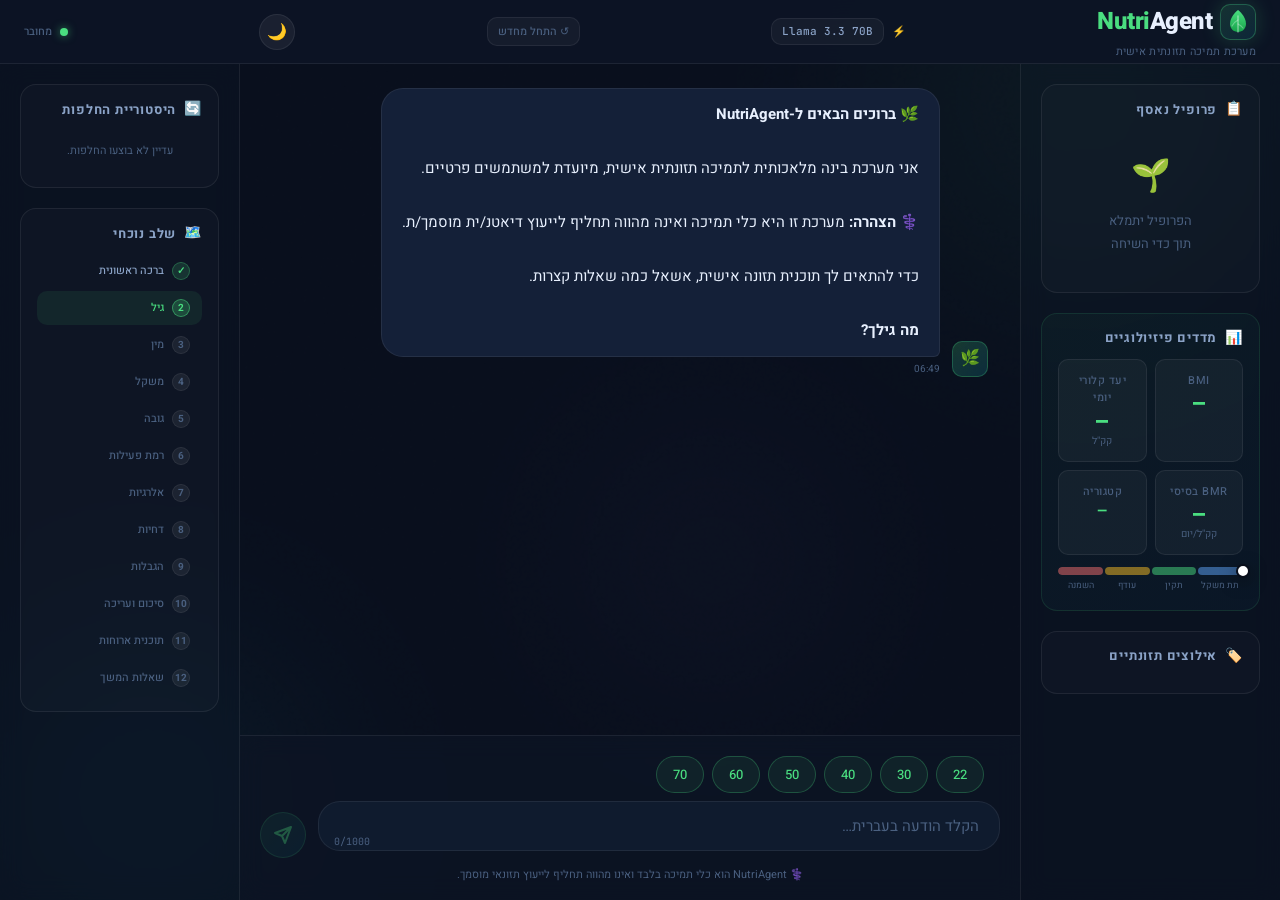
==== commit b5c276aa: "Remove DBSCAN: food items, guardrail filters, scan pipeline, CSS Co-Authored-By: Claude Sonnet 4.6 <" ====
--- a/index.html
+++ b/index.html
@@ -3,7 +3,7 @@
 <head>
   <meta charset="UTF-8" />
   <meta name="viewport" content="width=device-width, initial-scale=1.0" />
-  <meta name="description" content="NutriAgent – מערכת תמיכה קלינית חכמה לתזונאים ולמשתמשים פרטיים" />
+  <meta name="description" content="NutriAgent – מערכת תמיכה תזונתית חכמה למשתמשים פרטיים" />
   <meta name="theme-color" content="#0a1628" />
   <title>NutriAgent | מערכת תזונה חכמה</title>
 
@@ -69,7 +69,7 @@
               <span class="brand-logo__nutri">Nutri</span><span class="brand-logo__agent">Agent</span>
             </span>
           </div>
-          <div class="brand-tagline">מערכת תמיכה תזונתית קלינית</div>
+          <div class="brand-tagline">מערכת תמיכה תזונתית אישית</div>
         </div>
 
         <!-- Mode toggle: hidden — private mode only, buttons kept for JS compatibility -->
@@ -78,20 +78,14 @@
             <span class="mode-btn__icon">👤</span><span class="mode-btn__label">משתמש פרטי</span>
           </button>
           <button class="mode-btn" id="btn-mode-clinical" role="tab" aria-selected="false" aria-controls="panel-chat" data-mode="clinical" tabindex="-1">
-            <span class="mode-btn__icon">🩺</span><span class="mode-btn__label">תזונאי קליני</span>
+            <span class="mode-btn__icon">🩺</span><span class="mode-btn__label">תזונאי</span>
           </button>
         </nav>
 
-        <!-- Model selector -->
-        <div class="topbar__model-select" title="בחר מודל Groq">
-          <label for="model-selector" class="topbar__model-label">
-            <span aria-hidden="true">⚡</span> מודל
-          </label>
-          <select id="model-selector" class="model-selector" aria-label="בחירת מודל AI">
-            <option value="llama-3.3-70b-versatile" selected>Llama 3.3 70B ⭐</option>
-            <option value="llama-3.1-8b-instant">Llama 3.1 8B ⚡</option>
-            <option value="llama-3.3-70b-specdec">Llama 3.3 70B SpDec</option>
-          </select>
+        <!-- Model badge (fixed) -->
+        <div class="topbar__model-select" title="Groq Llama 3.3 70B">
+          <span class="topbar__model-label" aria-hidden="true">⚡</span>
+          <span class="model-badge">Llama 3.3 70B</span>
         </div>
 
         <!-- Restart button -->
@@ -144,6 +138,16 @@
               <!-- Dynamic profile fields rendered here -->
               <dl class="profile-fields" id="profile-fields" aria-label="שדות פרופיל תזונתי"></dl>
             </div>
+            <!-- Edit profile button — shown after plan is generated -->
+            <button
+              class="btn btn--ghost btn--sm profile-edit-btn"
+              id="btn-edit-profile"
+              aria-label="עריכת פרופיל תזונתי"
+              title="עדכן פרטים וצור תוכנית חדשה"
+              style="display:none;width:100%;margin-top:8px;"
+            >
+              ✏️ עריכת פרופיל
+            </button>
           </div>
 
           <!-- BMI / BMR Metrics Block -->
@@ -200,16 +204,6 @@
             <div class="tags-cloud" id="dietary-tags-cloud" aria-label="תגי אילוצים תזונתיים"></div>
           </div>
 
-          <!-- Clinical audit note (visible only in clinical mode) -->
-          <div class="sidebar__section sidebar__section--clinical" id="clinical-audit-section" aria-hidden="true">
-            <h2 class="sidebar__title">
-              <span class="sidebar__title-icon" aria-hidden="true">🔬</span>
-              יומן קליני
-            </h2>
-            <div class="clinical-log" id="clinical-log">
-              <p class="clinical-log__empty">היומן יתמלא לאחר יצירת תוכנית הארוחות.</p>
-            </div>
-          </div>
 
         </div>
       </aside>
@@ -278,11 +272,6 @@
             </button>
           </div>
 
-          <!-- Calorie Calculation Clinical Breakdown -->
-          <div class="calorie-breakdown-strip" id="calorie-breakdown-strip" aria-label="פירוט חישוב קלורי">
-            <p class="calorie-breakdown-strip__text" id="calorie-breakdown-text"></p>
-          </div>
-
           <!-- Macro Distribution Bar -->
           <div class="macro-bar-container" id="macro-bar-container" aria-label="התפלגות מאקרו-נוטריאנטים" aria-hidden="true">
             <div class="macro-bar" id="macro-bar">
@@ -484,10 +473,10 @@
             <p class="plan-summary-banner__text" id="plan-summary-text"></p>
           </div>
 
-          <!-- DBSCAN Compliance Badge -->
+          <!-- Compliance Badge -->
           <div class="compliance-badge" id="compliance-badge" aria-label="אישור עמידה בסטנדרטים" aria-hidden="true">
             <span class="compliance-badge__icon" aria-hidden="true">✅</span>
-            <span class="compliance-badge__text">אומת: אפס פריטי DBSCAN-1 | עמידה מלאה באילוצים התזונתיים</span>
+            <span class="compliance-badge__text">אומת: עמידה מלאה באילוצים התזונתיים</span>
           </div>
 
           <!-- Follow-up Q&A Section — shown after plan generation -->
@@ -573,74 +562,6 @@
       ---------------------------------------------------------- -->
       <aside class="sidebar sidebar--right" id="sidebar-intel" aria-label="מידע תזונתי נוסף">
         <div class="sidebar__inner">
-
-          <!-- K-Means Cluster Legend -->
-          <div class="sidebar__section">
-            <h2 class="sidebar__title">
-              <span class="sidebar__title-icon" aria-hidden="true">🧬</span>
-              אשכולות מזון (K-Means)
-            </h2>
-            <div class="cluster-legend">
-              <div class="cluster-legend__item cluster-legend__item--0" data-cluster="0" role="button" tabindex="0" title="לחץ לצפייה בכל מזונות האשכול">
-                <div class="cluster-legend__dot"></div>
-                <div class="cluster-legend__info">
-                  <strong>אשכול 0</strong>
-                  <span>נפח / הידרציה / צפיפות נמוכה</span>
-                  <small>עלים ירוקים, פירות טריים, מרקים</small>
-                </div>
-                <span class="cluster-legend__expand-hint" aria-hidden="true">📋</span>
-              </div>
-              <div class="cluster-legend__item cluster-legend__item--1" data-cluster="1" role="button" tabindex="0" title="לחץ לצפייה בכל מזונות האשכול">
-                <div class="cluster-legend__dot"></div>
-                <div class="cluster-legend__info">
-                  <strong>אשכול 1</strong>
-                  <span>חלבון רזה</span>
-                  <small>חזה עוף, טונה, פילה קוד, חלבוני ביצה</small>
-                </div>
-                <span class="cluster-legend__expand-hint" aria-hidden="true">📋</span>
-              </div>
-              <div class="cluster-legend__item cluster-legend__item--2" data-cluster="2" role="button" tabindex="0" title="לחץ לצפייה בכל מזונות האשכול">
-                <div class="cluster-legend__dot"></div>
-                <div class="cluster-legend__info">
-                  <strong>אשכול 2</strong>
-                  <span>שומנים בריאים / אנרגיה צפופה</span>
-                  <small>שמן זית, אגוזים, טחינה, אבוקדו</small>
-                </div>
-                <span class="cluster-legend__expand-hint" aria-hidden="true">📋</span>
-              </div>
-              <div class="cluster-legend__item cluster-legend__item--3" data-cluster="3" role="button" tabindex="0" title="לחץ לצפייה בכל מזונות האשכול">
-                <div class="cluster-legend__dot"></div>
-                <div class="cluster-legend__info">
-                  <strong>אשכול 3</strong>
-                  <span>פחמימות מורכבות</span>
-                  <small>אורז מלא, קינואה, שיבולת שועל, לחם כוסמין</small>
-                </div>
-                <span class="cluster-legend__expand-hint" aria-hidden="true">📋</span>
-              </div>
-            </div>
-          </div>
-
-          <!-- DBSCAN Guardrail Status -->
-          <div class="sidebar__section">
-            <h2 class="sidebar__title">
-              <span class="sidebar__title-icon" aria-hidden="true">🛡️</span>
-              מגן DBSCAN
-            </h2>
-            <div class="dbscan-status-card" id="dbscan-status-card">
-              <div class="dbscan-status-card__header">
-                <span class="dbscan-status-card__badge dbscan-status-card__badge--idle" id="dbscan-badge">
-                  ממתין לסריקה
-                </span>
-              </div>
-              <p class="dbscan-status-card__desc">
-                פריטים המסווגים כ-DBSCAN -1 (חריגים/רעש) חסומים אוטומטית ממשתמשים פרטיים ללא אישור קליני.
-              </p>
-              <div class="dbscan-outlier-count" id="dbscan-outlier-count" aria-hidden="true">
-                <span>חריגים זוהו:</span>
-                <strong id="dbscan-count-val">—</strong>
-              </div>
-            </div>
-          </div>
 
           <!-- Swap History Log -->
           <div class="sidebar__section" id="swap-history-section">
--- a/style.css
+++ b/style.css
@@ -15,7 +15,6 @@
    10. Metrics Grid & BMI Gauge
    11. Tags Cloud & Dietary Tags
    12. Cluster Legend
-   13. DBSCAN Status Card
    14. FSM Stage List
    15. Chat Panel
    16. Chat Messages & Bubbles
@@ -349,12 +348,6 @@
 :root[data-theme="light"] .cluster-legend__info span   { color: var(--color-text-secondary); }
 :root[data-theme="light"] .cluster-legend__info small  { color: var(--color-text-muted); }
 
-:root[data-theme="light"] .dbscan-status-card {
-  background: rgba(26,39,68,0.03);
-  border-color: rgba(26,39,68,0.08);
-}
-:root[data-theme="light"] .dbscan-status-card__desc { color: var(--color-text-secondary); }
-
 :root[data-theme="light"] .fsm-stage { color: var(--color-text-muted); }
 :root[data-theme="light"] .fsm-stage::before {
   background: rgba(26,39,68,0.08);
@@ -369,15 +362,11 @@
   border-color: rgba(26,39,68,0.08);
 }
 
-/* ── Model selector ─────────────────────────────────────── */
-:root[data-theme="light"] .model-selector {
+/* ── Model badge ─────────────────────────────────────────── */
+:root[data-theme="light"] .model-badge {
   background: rgba(26,39,68,0.05);
   border-color: rgba(26,39,68,0.15);
   color: var(--color-text-secondary);
-}
-:root[data-theme="light"] .model-selector:hover {
-  background: rgba(26,39,68,0.08);
-  color: var(--color-text-primary);
 }
 
 /* ── Mode toggle buttons ────────────────────────────────── */
@@ -746,40 +735,16 @@
   cursor: default;
 }
 
-.model-selector {
+.model-badge {
   background: rgba(255,255,255,0.04);
   border: 1px solid var(--color-border);
   border-radius: var(--radius-md);
   color: var(--color-text-secondary);
-  font-family: var(--font-primary);
+  font-family: var(--font-mono);
   font-size: var(--text-xs);
   font-weight: 500;
-  padding: 4px 8px;
-  cursor: pointer;
-  outline: none;
-  appearance: none;
-  -webkit-appearance: none;
-  background-image: url("data:image/svg+xml,%3Csvg xmlns='http://www.w3.org/2000/svg' width='10' height='6' fill='none'%3E%3Cpath d='M1 1l4 4 4-4' stroke='%234a6080' stroke-width='1.5' stroke-linecap='round' stroke-linejoin='round'/%3E%3C/svg%3E");
-  background-repeat: no-repeat;
-  background-position: left 8px center;
-  padding-left: 22px;
-  transition: border-color var(--transition-fast), background-color var(--transition-fast);
-}
-
-.model-selector:hover {
-  border-color: rgba(255,255,255,0.15);
-  background-color: rgba(255,255,255,0.07);
-  color: var(--color-text-primary);
-}
-
-.model-selector:focus {
-  border-color: var(--color-border-focus);
-  box-shadow: 0 0 0 2px rgba(74,222,128,0.15);
-}
-
-.model-selector option {
-  background: #0d1525;
-  color: var(--color-text-primary);
+  padding: 4px 10px;
+  white-space: nowrap;
 }
 
 /* ================================================================
@@ -908,6 +873,18 @@
   display: flex;
   flex-direction: column;
   gap: var(--space-2);
+}
+
+.profile-edit-btn {
+  font-size: var(--text-xs);
+  color: var(--color-text-muted);
+  border-color: var(--color-border);
+  transition: color var(--transition-fast), border-color var(--transition-fast);
+}
+.profile-edit-btn:hover {
+  color: var(--color-accent-primary);
+  border-color: rgba(74,222,128,0.35);
+  background: rgba(74,222,128,0.06);
 }
 
 .profile-field {
@@ -1181,77 +1158,6 @@
   font-style: italic;
 }
 
-
-/* ================================================================
-   13. DBSCAN STATUS CARD
-================================================================ */
-.dbscan-status-card {
-  display: flex;
-  flex-direction: column;
-  gap: var(--space-3);
-}
-
-.dbscan-status-card__header {
-  display: flex;
-  align-items: center;
-  gap: var(--space-2);
-}
-
-.dbscan-status-card__badge {
-  padding: 4px 10px;
-  border-radius: var(--radius-full);
-  font-size: var(--text-xs);
-  font-weight: 700;
-  border: 1px solid transparent;
-  transition: all var(--transition-normal);
-}
-
-.dbscan-status-card__badge--idle {
-  background: rgba(255,255,255,0.06);
-  border-color: var(--color-border);
-  color: var(--color-text-muted);
-}
-
-.dbscan-status-card__badge--scanning {
-  background: rgba(251,191,36,0.15);
-  border-color: rgba(251,191,36,0.3);
-  color: #fcd34d;
-  animation: statusPulse 1s ease-in-out infinite;
-}
-
-.dbscan-status-card__badge--clear {
-  background: rgba(74,222,128,0.15);
-  border-color: rgba(74,222,128,0.3);
-  color: var(--color-accent-primary);
-}
-
-.dbscan-status-card__badge--flagged {
-  background: rgba(248,113,113,0.15);
-  border-color: rgba(248,113,113,0.3);
-  color: #fca5a5;
-}
-
-.dbscan-status-card__desc {
-  font-size: var(--text-xs);
-  color: var(--color-text-muted);
-  line-height: var(--leading-loose);
-}
-
-.dbscan-outlier-count {
-  display: flex;
-  align-items: center;
-  justify-content: space-between;
-  padding: var(--space-2) var(--space-3);
-  background: rgba(255,255,255,0.03);
-  border-radius: var(--radius-sm);
-  font-size: var(--text-xs);
-  color: var(--color-text-secondary);
-}
-
-.dbscan-outlier-count strong {
-  font-family: var(--font-mono);
-  color: var(--color-accent-primary);
-}
 
 
 /* ================================================================
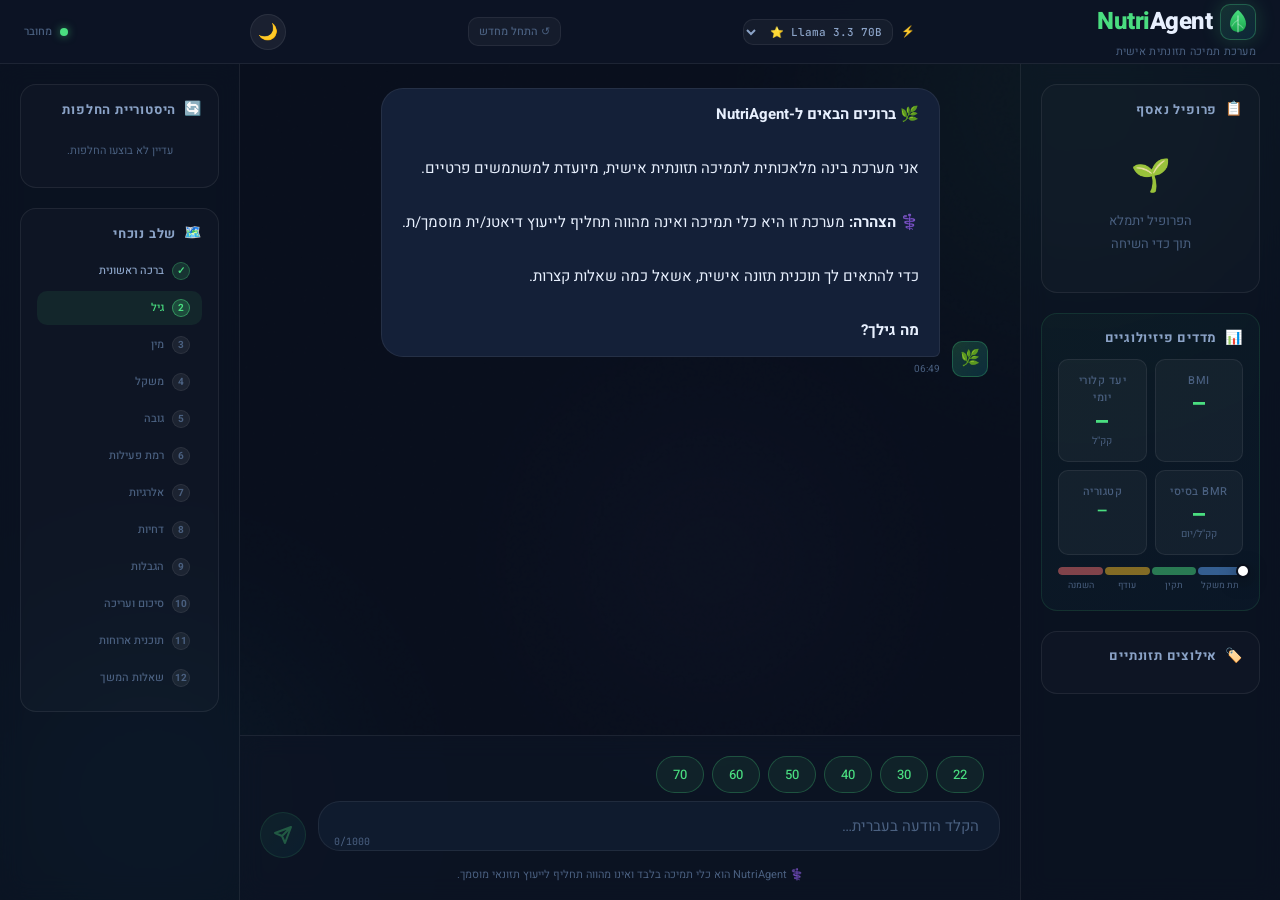
==== commit a8545a55: "Add multi-provider support: OpenAI + manual model selector - Add PROVIDERS config and AI_MODELS list" ====
--- a/index.html
+++ b/index.html
@@ -82,10 +82,22 @@
           </button>
         </nav>
 
-        <!-- Model badge (fixed) -->
-        <div class="topbar__model-select" title="Groq Llama 3.3 70B">
+        <!-- Model selector -->
+        <div class="topbar__model-select">
           <span class="topbar__model-label" aria-hidden="true">⚡</span>
-          <span class="model-badge">Llama 3.3 70B</span>
+          <select id="model-selector" class="model-selector" aria-label="בחירת מודל AI">
+            <optgroup label="Groq (חינמי)">
+              <option value="llama-3.3-70b-versatile" selected>Llama 3.3 70B ⭐</option>
+              <option value="llama-3.1-8b-instant">Llama 3.1 8B ⚡</option>
+              <option value="llama-3.3-70b-specdec">Llama 3.3 70B SpDec</option>
+            </optgroup>
+            <optgroup label="OpenAI">
+              <option value="gpt-4o-mini">GPT-4o Mini</option>
+              <option value="gpt-4o">GPT-4o</option>
+              <option value="gpt-4.1">GPT-4.1</option>
+              <option value="gpt-5">GPT-5 🚀</option>
+            </optgroup>
+          </select>
         </div>
 
         <!-- Restart button -->
@@ -138,16 +150,6 @@
               <!-- Dynamic profile fields rendered here -->
               <dl class="profile-fields" id="profile-fields" aria-label="שדות פרופיל תזונתי"></dl>
             </div>
-            <!-- Edit profile button — shown after plan is generated -->
-            <button
-              class="btn btn--ghost btn--sm profile-edit-btn"
-              id="btn-edit-profile"
-              aria-label="עריכת פרופיל תזונתי"
-              title="עדכן פרטים וצור תוכנית חדשה"
-              style="display:none;width:100%;margin-top:8px;"
-            >
-              ✏️ עריכת פרופיל
-            </button>
           </div>
 
           <!-- BMI / BMR Metrics Block -->
@@ -651,14 +653,14 @@
       aria-hidden="true"
     >
       <div class="api-key-card">
-        <div class="api-key-card__logo" aria-hidden="true">⚡</div>
+        <div class="api-key-card__logo" aria-hidden="true" id="api-key-logo">⚡</div>
         <h1 class="api-key-card__title" id="api-key-overlay-title">ברוכים הבאים ל-NutriAgent</h1>
-        <p class="api-key-card__desc">
-          כדי להפעיל את המערכת, יש להזין מפתח API תקין של <strong>Groq</strong>.<br/>
-          המפתח נשמר מקומית בדפדפן בלבד ואינו מועבר לשרת כלשהו מלבד שרתי Groq.
+        <p class="api-key-card__desc" id="api-key-desc">
+          כדי להפעיל את המערכת, יש להזין מפתח API תקין של <strong id="api-key-provider-name">Groq</strong>.<br/>
+          המפתח נשמר מקומית בדפדפן בלבד ואינו מועבר לשרת כלשהו.
         </p>
         <div class="api-key-card__input-group">
-          <label for="api-key-input" class="api-key-card__label">מפתח Groq API</label>
+          <label for="api-key-input" class="api-key-card__label" id="api-key-label">מפתח Groq API</label>
           <input
             type="password"
             id="api-key-input"
@@ -677,7 +679,7 @@
         </button>
         <p class="api-key-card__note">
           🔒 המפתח מאוחסן ב-<code>sessionStorage</code> בלבד ונמחק עם סגירת הטאב.<br/>
-          לקבלת מפתח חינם: <a href="https://console.groq.com/keys" target="_blank" rel="noopener" style="color:var(--color-accent-primary)">console.groq.com/keys</a>
+          <span id="api-key-note-link">לקבלת מפתח חינם: <a href="https://console.groq.com/keys" target="_blank" rel="noopener" style="color:var(--color-accent-primary)">console.groq.com/keys</a></span>
         </p>
       </div>
     </div>
--- a/style.css
+++ b/style.css
@@ -362,11 +362,18 @@
   border-color: rgba(26,39,68,0.08);
 }
 
-/* ── Model badge ─────────────────────────────────────────── */
-:root[data-theme="light"] .model-badge {
+/* ── Model badge & selector ─────────────────────────────── */
+:root[data-theme="light"] .model-badge,
+:root[data-theme="light"] .model-selector {
   background: rgba(26,39,68,0.05);
   border-color: rgba(26,39,68,0.15);
   color: var(--color-text-secondary);
+}
+
+:root[data-theme="light"] .model-selector option,
+:root[data-theme="light"] .model-selector optgroup {
+  background: #f4f6fb;
+  color: #1a2744;
 }
 
 /* ── Mode toggle buttons ────────────────────────────────── */
@@ -745,6 +752,36 @@
   font-weight: 500;
   padding: 4px 10px;
   white-space: nowrap;
+}
+
+.model-selector {
+  background: rgba(255,255,255,0.04);
+  border: 1px solid var(--color-border);
+  border-radius: var(--radius-md);
+  color: var(--color-text-secondary);
+  font-family: var(--font-mono);
+  font-size: var(--text-xs);
+  font-weight: 500;
+  padding: 4px 6px;
+  cursor: pointer;
+  max-width: 150px;
+  transition: border-color var(--transition-fast), color var(--transition-fast);
+}
+
+.model-selector:hover {
+  border-color: var(--color-accent-primary);
+  color: var(--color-text-primary);
+}
+
+.model-selector:focus {
+  outline: none;
+  border-color: var(--color-accent-primary);
+}
+
+.model-selector option,
+.model-selector optgroup {
+  background: var(--color-bg-elevated, #1a2740);
+  color: var(--color-text-primary);
 }
 
 /* ================================================================
